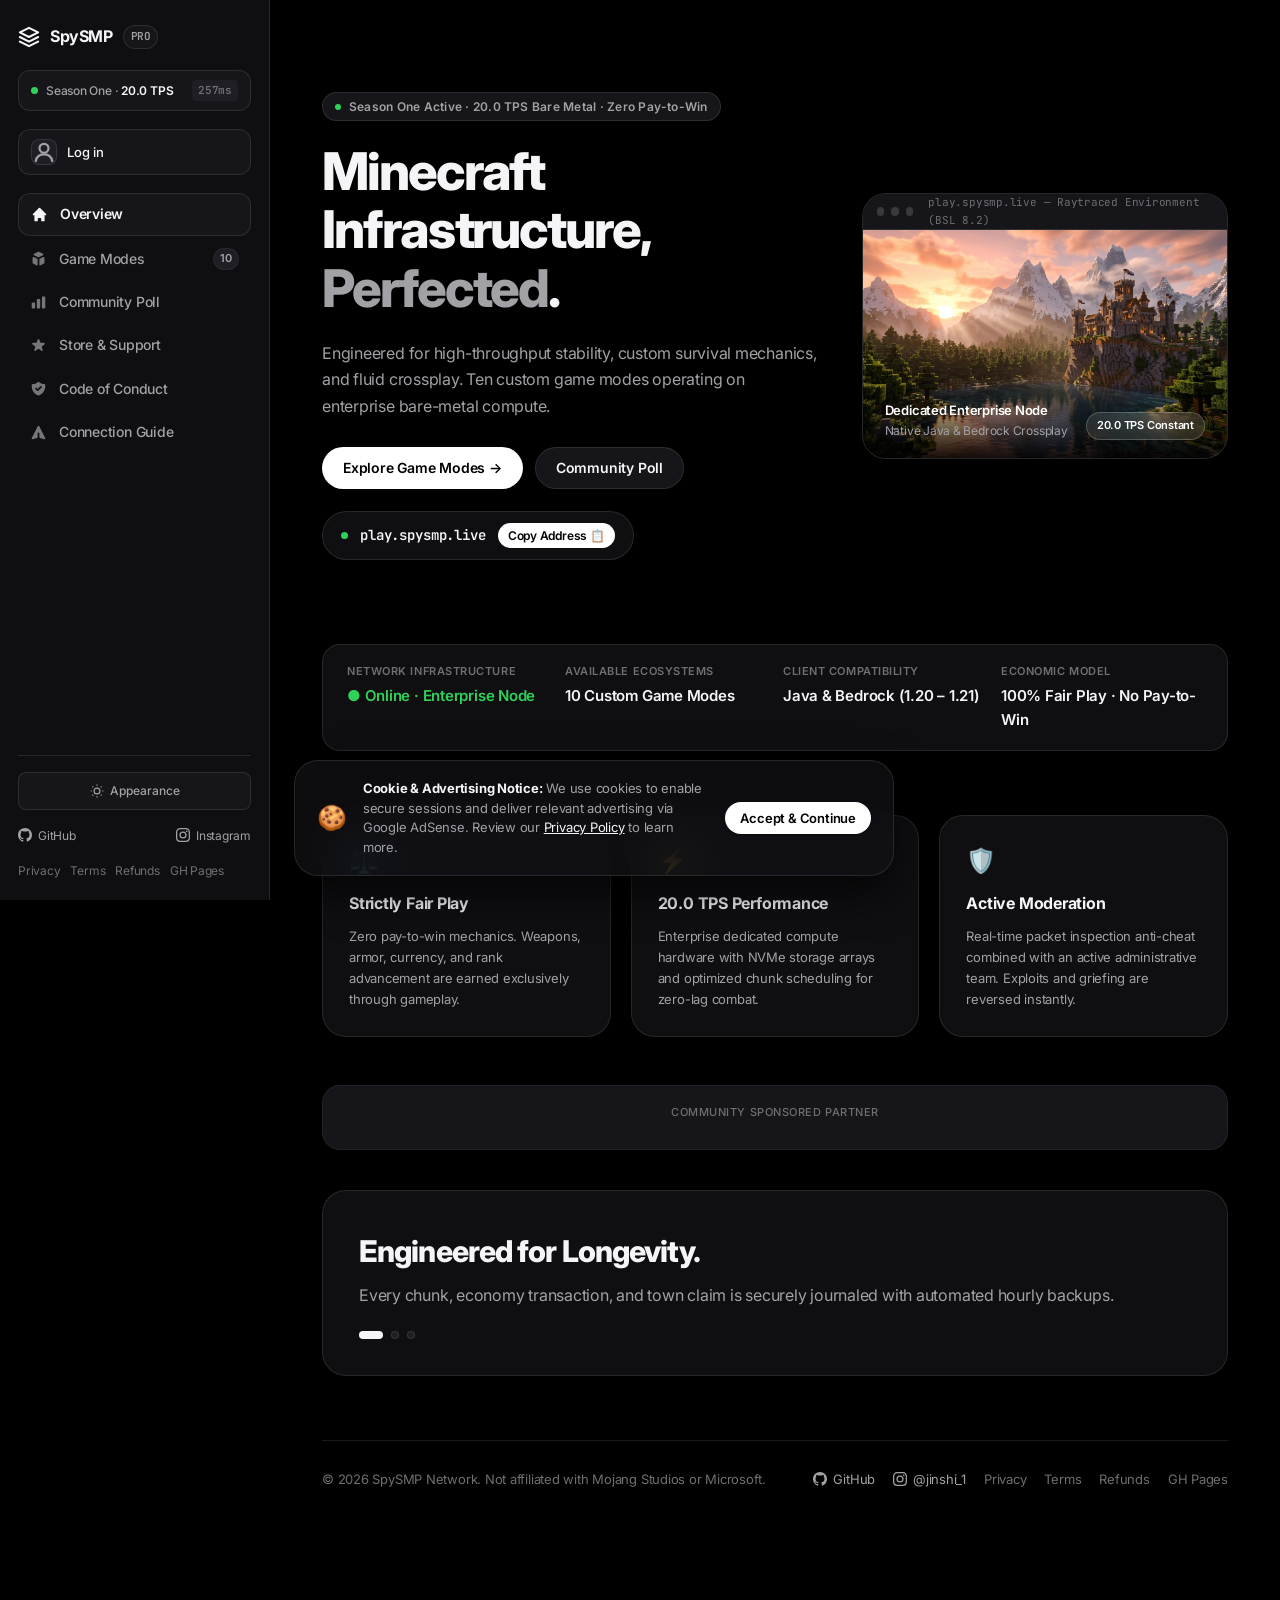
==== index.html @ 290c9017 "feat: Apple-grade monochrome redesign, profile manager, and documentation" ====
<!DOCTYPE html>
<html lang="en" data-theme="dark">
<head>
<meta charset="utf-8">
<meta name="viewport" content="width=device-width,initial-scale=1,viewport-fit=cover">
<meta name="google-adsense-account" content="ca-pub-9564500160410971">
<script async src="https://pagead2.googlesyndication.com/pagead/js/adsbygoogle.js?client=ca-pub-9564500160410971" crossorigin="anonymous"></script>
<meta name="description" content="SpySMP Network — Apple-Grade Enterprise Minecraft Infrastructure. 10 Custom Game Modes, Raytraced Shaders, 20.0 TPS Dedicated Compute, Zero Pay-to-Win. Connect at play.spysmp.live">
<meta name="theme-color" content="#000000">
<meta name="robots" content="index,follow">
<link rel="canonical" href="https://spysmp.live/">
<meta property="og:title" content="SpySMP Network — Enterprise Minecraft Infrastructure">
<meta property="og:description" content="10 Custom Game Modes, Raytraced Shaders, 20.0 TPS Dedicated Compute, Zero Pay-to-Win. Connect at play.spysmp.live">
<meta property="og:url" content="https://spysmp.live/">
<meta property="og:type" content="website">
<meta property="og:image" content="https://spysmp.live/assets/img/hero.jpg">
<meta name="twitter:card" content="summary_large_image">
<meta name="twitter:title" content="SpySMP Network — Flagship Infrastructure">
<meta name="twitter:description" content="10 Custom Game Modes, 20.0 TPS Dedicated Compute, Zero Pay-to-Win. Connect at play.spysmp.live">
<title>SpySMP Network — Enterprise Minecraft Infrastructure &amp; SMP</title>
<link rel="icon" href="assets/favicon.svg" type="image/svg+xml">
<link rel="preconnect" href="https://fonts.googleapis.com">
<link rel="preconnect" href="https://fonts.gstatic.com" crossorigin>
<link href="https://fonts.googleapis.com/css2?family=Inter:wght@400;500;600;700;800&family=JetBrains+Mono:wght@500;600;700&display=swap" rel="stylesheet">
<link rel="stylesheet" href="assets/style.css?v=11">
</head>
<body>

<!-- ═══ SIDEBAR NAVIGATION (Desktop & Drawer) ═══ -->
<aside class="sidebar" id="sidebar">
  <div class="sb-top">
    <a href="#home" class="sb-logo" onclick="closeSidebar()">
      <svg width="22" height="22" viewBox="0 0 24 24" fill="none" stroke="currentColor" stroke-width="2.2" stroke-linecap="round" stroke-linejoin="round" aria-hidden="true">
        <polygon points="12 2 2 7 12 12 22 7 12 2"></polygon>
        <polyline points="2 17 12 22 22 17"></polyline>
        <polyline points="2 12 12 17 22 12"></polyline>
      </svg>
      <span>SpySMP</span>
      <span class="sb-logo-badge">PRO</span>
    </a>
    <button class="sb-x" id="sb-close" aria-label="Close menu">✕</button>
  </div>

  <!-- Live Status & Latency Ping Monitor -->
  <div class="sb-status">
    <div class="sb-status-left">
      <span class="pulse-dot"></span>
      <span class="sb-status-txt">Season One · <b>20.0 TPS</b></span>
    </div>
    <span class="ping-tag" id="pingTag">measuring…</span>
  </div>

  <div class="sb-acct-wrap">
    <button class="sb-acct-btn" id="acctBtn" aria-label="Account" aria-haspopup="dialog">
      <span id="acctAvatarWrap" class="acct-avatar-wrap">
        <svg viewBox="0 0 16 16" fill="none" stroke="currentColor" stroke-width="1.5"><circle cx="8" cy="5.5" r="3"/><path d="M2.5 14c.5-3 2.7-4.5 5.5-4.5s5 1.5 5.5 4.5" stroke-linecap="round"/></svg>
      </span>
      <span id="acctLabel">Log in</span>
    </button>
  </div>

  <nav class="sb-nav" id="sb-nav">
    <a href="#home" class="sb-link active" data-page="home" onclick="closeSidebar()">
      <svg viewBox="0 0 20 20" fill="currentColor"><path d="M10.707 2.293a1 1 0 00-1.414 0l-7 7a1 1 0 001.414 1.414L4 10.414V17a1 1 0 001 1h2a1 1 0 001-1v-2a1 1 0 011-1h2a1 1 0 011 1v2a1 1 0 001 1h2a1 1 0 001-1v-6.586l.293.293a1 1 0 001.414-1.414l-7-7z"/></svg>
      <span>Overview</span>
    </a>
    <a href="#modes" class="sb-link" data-page="modes" onclick="closeSidebar()">
      <svg viewBox="0 0 20 20" fill="currentColor"><path d="M11 17a1 1 0 001.447.894l4-2A1 1 0 0017 15V9.236a1 1 0 00-1.447-.894l-4 2a1 1 0 00-.553.894V17zM15.211 6.276a1 1 0 000-1.788l-4.764-2.382a1 1 0 00-.894 0L4.789 4.488a1 1 0 000 1.788l4.764 2.382a1 1 0 00.894 0l4.764-2.382zM4.447 8.342A1 1 0 003 9.236V15a1 1 0 00.553.894l4 2A1 1 0 009 17v-5.764a1 1 0 00-.553-.894l-4-2z"/></svg>
      <span>Game Modes</span>
      <span class="sb-badge">10</span>
    </a>
    <a href="#vote" class="sb-link" data-page="vote" onclick="closeSidebar()">
      <svg viewBox="0 0 20 20" fill="currentColor"><path d="M2 11a1 1 0 011-1h2a1 1 0 011 1v5a1 1 0 01-1 1H3a1 1 0 01-1-1v-5zM8 7a1 1 0 011-1h2a1 1 0 011 1v9a1 1 0 01-1 1H9a1 1 0 01-1-1V7zM14 4a1 1 0 011-1h2a1 1 0 011 1v12a1 1 0 01-1 1h-2a1 1 0 01-1-1V4z"/></svg>
      <span>Community Poll</span>
      <span class="sb-badge" id="voteCount" style="display:none">0</span>
    </a>
    <a href="#ranks" class="sb-link" data-page="ranks" onclick="closeSidebar()">
      <svg viewBox="0 0 20 20" fill="currentColor"><path d="M9.049 2.927c.3-.921 1.603-.921 1.902 0l1.07 3.292a1 1 0 00.95.69h3.462c.969 0 1.371 1.24.588 1.81l-2.8 2.034a1 1 0 00-.364 1.118l1.07 3.292c.3.921-.755 1.688-1.54 1.118l-2.8-2.034a1 1 0 00-1.175 0l-2.8 2.034c-.784.57-1.838-.197-1.539-1.118l1.07-3.292a1 1 0 00-.364-1.118L2.98 8.72c-.783-.57-.38-1.81.588-1.81h3.461a1 1 0 00.951-.69l1.07-3.292z"/></svg>
      <span>Store &amp; Support</span>
    </a>
    <a href="#rules" class="sb-link" data-page="rules" onclick="closeSidebar()">
      <svg viewBox="0 0 20 20" fill="currentColor"><path fill-rule="evenodd" d="M2.166 4.999A11.954 11.954 0 0010 1.944 11.954 11.954 0 0017.834 5c.11.65.166 1.32.166 2.001 0 5.225-3.34 9.67-8 11.317C5.34 16.67 2 12.225 2 7c0-.682.057-1.35.166-2.001zm11.541 3.708a1 1 0 00-1.414-1.414L9 10.586 7.707 9.293a1 1 0 00-1.414 1.414l2 2a1 1 0 001.414 0l4-4z" clip-rule="evenodd"/></svg>
      <span>Code of Conduct</span>
    </a>
    <a href="#join" class="sb-link" data-page="join" onclick="closeSidebar()">
      <svg viewBox="0 0 20 20" fill="currentColor"><path d="M10.894 2.553a1 1 0 00-1.788 0l-7 14a1 1 0 001.169 1.409l5-1.429A1 1 0 009 15.571V11a1 1 0 112 0v4.571a1 1 0 00.725.962l5 1.428a1 1 0 001.17-1.408l-7-14z"/></svg>
      <span>Connection Guide</span>
    </a>
  </nav>

  <div class="sb-footer">
    <div class="sb-controls">
      <button class="sb-ctrl-btn" id="themeToggleBtn" aria-label="Toggle Theme">
        <svg width="14" height="14" viewBox="0 0 24 24" fill="none" stroke="currentColor" stroke-width="2"><circle cx="12" cy="12" r="5"></circle><line x1="12" y1="1" x2="12" y2="3"></line><line x1="12" y1="21" x2="12" y2="23"></line><line x1="4.22" y1="4.22" x2="5.64" y2="5.64"></line><line x1="18.36" y1="18.36" x2="19.78" y2="19.78"></line><line x1="1" y1="12" x2="3" y2="12"></line><line x1="21" y1="12" x2="23" y2="12"></line><line x1="4.22" y1="19.78" x2="5.64" y2="18.36"></line><line x1="18.36" y1="5.64" x2="19.78" y2="4.22"></line></svg>
        <span>Appearance</span>
      </button>
    </div>

    <div class="sb-social-links">
      <a href="https://github.com/anusreekr5081-cyber/spysmp" target="_blank" rel="noopener noreferrer" class="sb-social">
        <svg viewBox="0 0 24 24" fill="currentColor"><path d="M12 0C5.37 0 0 5.37 0 12c0 5.31 3.435 9.795 8.205 11.385.6.105.825-.255.825-.57 0-.285-.015-1.23-.015-2.235-3.015.555-3.795-.735-4.035-1.41-.135-.345-.72-1.41-1.23-1.695-.42-.225-1.02-.78-.015-.795.945-.015 1.62.87 1.845 1.23 1.08 1.815 2.805 1.305 3.495.99.105-.78.42-1.305.765-1.605-2.67-.3-5.46-1.335-5.46-5.925 0-1.305.465-2.385 1.23-3.225-.12-.3-.54-1.53.12-3.18 0 0 1.005-.315 3.3 1.23.96-.27 1.98-.405 3-.405s2.04.135 3 .405c2.295-1.56 3.3-1.23 3.3-1.23.66 1.65.24 2.88.12 3.18.765.84 1.23 1.905 1.23 3.225 0 4.605-2.805 5.625-5.475 5.925.435.375.81 1.095.81 2.22 0 1.605-.015 2.895-.015 3.3 0 .315.225.69.825.57A12.02 12.02 0 0024 12c0-6.63-5.37-12-12-12z"/></svg>
        <span>GitHub</span>
      </a>
      <a href="https://www.instagram.com/jinshi_1" target="_blank" rel="noopener noreferrer" class="sb-social">
        <svg viewBox="0 0 24 24" fill="currentColor"><path d="M12 2.163c3.204 0 3.584.012 4.85.07 3.252.148 4.771 1.691 4.919 4.919.058 1.265.069 1.645.069 4.849 0 3.205-.012 3.584-.069 4.849-.149 3.225-1.664 4.771-4.919 4.919-1.266.058-1.644.07-4.85.07-3.204 0-3.584-.012-4.849-.07-3.26-.149-4.771-1.699-4.919-4.92-.058-1.265-.07-1.644-.07-4.849 0-3.204.013-3.583.07-4.849.149-3.227 1.664-4.771 4.919-4.919 1.266-.057 1.645-.069 4.849-.069zM12 0C8.741 0 8.333.014 7.053.072 2.695.272.273 2.69.073 7.052.014 8.333 0 8.741 0 12c0 3.259.014 3.668.072 4.948.2 4.358 2.618 6.78 6.98 6.98C8.333 23.986 8.741 24 12 24c3.259 0 3.668-.014 4.948-.072 4.354-.2 6.782-2.618 6.979-6.98.059-1.28.073-1.689.073-4.948 0-3.259-.014-3.667-.072-4.947-.196-4.354-2.617-6.78-6.979-6.98C15.668.014 15.259 0 12 0zm0 5.838a6.162 6.162 0 100 12.324 6.162 6.162 0 000-12.324zM12 16a4 4 0 110-8 4 4 0 010 8zm6.406-11.845a1.44 1.44 0 100 2.881 1.44 1.44 0 000-2.881z"/></svg>
        <span>Instagram</span>
      </a>
    </div>

    <div class="sb-policies">
      <a href="privacy.html" class="sb-pol">Privacy</a>
      <a href="terms.html" class="sb-pol">Terms</a>
      <a href="refund.html" class="sb-pol">Refunds</a>
      <a href="https://anusreekr5081-cyber.github.io/spysmp/" target="_blank" rel="noopener" class="sb-pol">GH Pages</a>
    </div>
  </div>
</aside>

<!-- Mobile Navigation Drawer Overlay -->
<div class="sb-overlay" id="sb-overlay"></div>

<!-- ═══ TOPBAR (Mobile) ═══ -->
<header class="topbar">
  <button class="tb-menu" id="sb-toggle" aria-label="Open menu">
    <svg width="20" height="20" viewBox="0 0 20 20" fill="currentColor"><path fill-rule="evenodd" d="M3 5a1 1 0 011-1h12a1 1 0 110 2H4a1 1 0 01-1-1zM3 10a1 1 0 011-1h12a1 1 0 110 2H4a1 1 0 01-1-1zM3 15a1 1 0 011-1h12a1 1 0 110 2H4a1 1 0 01-1-1z" clip-rule="evenodd"/></svg>
  </button>
  <a href="#home" class="tb-logo">SPYSMP</a>
  <div class="tb-right">
    <button class="tb-acct" id="tbAcctBtn" aria-label="Account">
      <span id="tbAcctAvatarWrap" class="tb-avatar-wrap">
        <svg width="14" height="14" viewBox="0 0 16 16" fill="none" stroke="currentColor" stroke-width="1.5"><circle cx="8" cy="5.5" r="3"/><path d="M2.5 14c.5-3 2.7-4.5 5.5-4.5s5 1.5 5.5 4.5" stroke-linecap="round"/></svg>
      </span>
      <span id="tbAcctLabel">Log in</span>
    </button>
    <button class="tb-tg" id="tg" aria-label="Toggle appearance">
      <svg width="16" height="16" viewBox="0 0 24 24" fill="none" stroke="currentColor" stroke-width="2"><circle cx="12" cy="12" r="5"/><path d="M12 1v2M12 21v2M4.22 4.22l1.42 1.42M18.36 18.36l1.42 1.42M1 12h2M21 12h2M4.22 19.78l1.42-1.42M18.36 5.64l1.42-1.42"/></svg>
    </button>
  </div>
</header>

<!-- ═══ MAIN CONTENT ═══ -->
<main class="main">

  <!-- ── 1. OVERVIEW (HOME) ── -->
  <section class="page" id="home">
    <div class="hero">
      <div class="hero-content">
        <div class="hero-eyebrow">
          <span class="dot"></span>
          <span>Season One Active · 20.0 TPS Bare Metal · Zero Pay-to-Win</span>
        </div>
        <h1 class="hero-title">
          Minecraft Infrastructure, <span>Perfected</span>.
        </h1>
        <p class="hero-desc">
          Engineered for high-throughput stability, custom survival mechanics, and fluid crossplay. Ten custom game modes operating on enterprise bare-metal compute.
        </p>
        <div class="hero-cta">
          <a href="#modes" class="btn btn-primary">Explore Game Modes →</a>
          <a href="#vote" class="btn btn-ghost">Community Poll</a>
        </div>
        <div class="hero-ip-badge" id="quickCopyBtn" title="Click to copy server endpoint">
          <span class="pulse-dot"></span>
          <span class="ip-text">play.spysmp.live</span>
          <span class="copy-indicator">Copy Address 📋</span>
        </div>
      </div>

      <div class="hero-vis">
        <div class="hero-frame-header">
          <span class="hero-frame-dot"></span>
          <span class="hero-frame-dot"></span>
          <span class="hero-frame-dot"></span>
          <span class="hero-frame-title">play.spysmp.live — Raytraced Environment (BSL 8.2)</span>
        </div>
        <img src="assets/img/hero.jpg" alt="Cinematic Minecraft world with BSL shaders at golden hour" class="hero-vis-img" loading="eager">
        <div class="hero-vis-overlay">
          <div>
            <div class="hero-vis-label">Dedicated Enterprise Node</div>
            <div class="hero-vis-sub">Native Java &amp; Bedrock Crossplay</div>
          </div>
          <span class="hero-vis-pill">20.0 TPS Constant</span>
        </div>
      </div>
    </div>

    <!-- Live Telemetry Stats Bar -->
    <div class="stats-bar">
      <div class="stat">
        <span>Network Infrastructure</span>
        <b style="color:var(--emerald);">● Online · Enterprise Node</b>
      </div>
      <div class="stat">
        <span>Available Ecosystems</span>
        <b>10 Custom Game Modes</b>
      </div>
      <div class="stat">
        <span>Client Compatibility</span>
        <b>Java &amp; Bedrock (1.20 – 1.21)</b>
      </div>
      <div class="stat">
        <span>Economic Model</span>
        <b>100% Fair Play · No Pay-to-Win</b>
      </div>
    </div>

    <!-- Core Features -->
    <div class="features">
      <div class="feat-card">
        <div class="feat-icon">⚖️</div>
        <h3>Strictly Fair Play</h3>
        <p>Zero pay-to-win mechanics. Weapons, armor, currency, and rank advancement are earned exclusively through gameplay.</p>
      </div>
      <div class="feat-card">
        <div class="feat-icon">⚡</div>
        <h3>20.0 TPS Performance</h3>
        <p>Enterprise dedicated compute hardware with NVMe storage arrays and optimized chunk scheduling for zero-lag combat.</p>
      </div>
      <div class="feat-card">
        <div class="feat-icon">🛡️</div>
        <h3>Active Moderation</h3>
        <p>Real-time packet inspection anti-cheat combined with an active administrative team. Exploits and griefing are reversed instantly.</p>
      </div>
    </div>

    <!-- Ad Slot 1 -->
    <div class="ad-slot">
      <p class="ad-label">Community Sponsored Partner</p>
      <ins class="adsbygoogle" style="display:block" data-ad-client="ca-pub-9564500160410971" data-ad-format="auto" data-full-width-responsive="true"></ins>
      <script>(adsbygoogle = window.adsbygoogle || []).push({});</script>
    </div>

    <!-- Network Philosophy -->
    <div class="story" id="story">
      <div class="story-pin">
        <div class="story-w on">
          <h2>Engineered for Longevity.</h2>
          <p>Every chunk, economy transaction, and town claim is securely journaled with automated hourly backups.</p>
        </div>
        <div class="story-w">
          <h2>Seamless Crossplay.</h2>
          <p>Connect natively from PC Java Edition or Bedrock Edition on mobile and consoles without missing a beat.</p>
        </div>
        <div class="story-w">
          <h2>Community Owned.</h2>
          <p>Our roadmap is directly decided by registered player votes. Shape Season One right from your account.</p>
        </div>
        <div class="story-dots">
          <i class="story-dot on"></i>
          <i class="story-dot"></i>
          <i class="story-dot"></i>
        </div>
      </div>
    </div>

    <footer class="site-footer">
      <div class="footer-inner">
        <div class="footer-left">© 2026 SpySMP Network. Not affiliated with Mojang Studios or Microsoft.</div>
        <div class="footer-right">
          <a href="https://github.com/anusreekr5081-cyber/spysmp" target="_blank" rel="noopener noreferrer" class="foot-gh">
            <svg viewBox="0 0 24 24" fill="currentColor" width="14" height="14"><path d="M12 0C5.37 0 0 5.37 0 12c0 5.31 3.435 9.795 8.205 11.385.6.105.825-.255.825-.57 0-.285-.015-1.23-.015-2.235-3.015.555-3.795-.735-4.035-1.41-.135-.345-.72-1.41-1.23-1.695-.42-.225-1.02-.78-.015-.795.945-.015 1.62.87 1.845 1.23 1.08 1.815 2.805 1.305 3.495.99.105-.78.42-1.305.765-1.605-2.67-.3-5.46-1.335-5.46-5.925 0-1.305.465-2.385 1.23-3.225-.12-.3-.54-1.53.12-3.18 0 0 1.005-.315 3.3 1.23.96-.27 1.98-.405 3-.405s2.04.135 3 .405c2.295-1.56 3.3-1.23 3.3-1.23.66 1.65.24 2.88.12 3.18.765.84 1.23 1.905 1.23 3.225 0 4.605-2.805 5.625-5.475 5.925.435.375.81 1.095.81 2.22 0 1.605-.015 2.895-.015 3.3 0 .315.225.69.825.57A12.02 12.02 0 0024 12c0-6.63-5.37-12-12-12z"/></svg>
            <span>GitHub</span>
          </a>
          <a href="https://www.instagram.com/jinshi_1" target="_blank" rel="noopener noreferrer" class="foot-ig">
            <svg viewBox="0 0 24 24" fill="currentColor" width="14" height="14"><path d="M12 2.163c3.204 0 3.584.012 4.85.07 3.252.148 4.771 1.691 4.919 4.919.058 1.265.069 1.645.069 4.849 0 3.205-.012 3.584-.069 4.849-.149 3.225-1.664 4.771-4.919 4.919-1.266.058-1.644.07-4.85.07-3.204 0-3.584-.012-4.849-.07-3.26-.149-4.771-1.699-4.919-4.92-.058-1.265-.07-1.644-.07-4.849 0-3.204.013-3.583.07-4.849.149-3.227 1.664-4.771 4.919-4.919 1.266-.057 1.645-.069 4.849-.069zM12 0C8.741 0 8.333.014 7.053.072 2.695.272.273 2.69.073 7.052.014 8.333 0 8.741 0 12c0 3.259.014 3.668.072 4.948.2 4.358 2.618 6.78 6.98 6.98C8.333 23.986 8.741 24 12 24c3.259 0 3.668-.014 4.948-.072 4.354-.2 6.782-2.618 6.979-6.98.059-1.28.073-1.689.073-4.948 0-3.259-.014-3.667-.072-4.947-.196-4.354-2.617-6.78-6.979-6.98C15.668.014 15.259 0 12 0zm0 5.838a6.162 6.162 0 100 12.324 6.162 6.162 0 000-12.324zM12 16a4 4 0 110-8 4 4 0 010 8zm6.406-11.845a1.44 1.44 0 100 2.881 1.44 1.44 0 000-2.881z"/></svg>
            <span>@jinshi_1</span>
          </a>
          <a href="privacy.html" class="footer-link">Privacy</a>
          <a href="terms.html" class="footer-link">Terms</a>
          <a href="refund.html" class="footer-link">Refunds</a>
          <a href="https://anusreekr5081-cyber.github.io/spysmp/" target="_blank" rel="noopener" class="footer-link">GH Pages</a>
        </div>
      </div>
    </footer>
  </section>

  <!-- ── 2. GAME MODES (WITH SEARCH) ── -->
  <section class="page" id="modes" style="display:none;">
    <div class="sec-hdr">
      <div class="eyebrow">Server Ecosystems</div>
      <h2>Engineered for Every Playstyle.</h2>
      <p>High-fidelity shader photography captured directly inside our operational server worlds. Search or filter by playstyle below.</p>
    </div>

    <!-- Controls Row: Filter + Search -->
    <div class="modes-controls-row">
      <div class="filter-bar">
        <button class="filter-btn active" data-filter="all">All Modes</button>
        <button class="filter-btn" data-filter="survival">Survival</button>
        <button class="filter-btn" data-filter="pvp">Combat &amp; PvP</button>
        <button class="filter-btn" data-filter="economy">Economy</button>
        <button class="filter-btn" data-filter="minigames">Minigames</button>
      </div>
      <div class="mode-search-wrap">
        <svg class="mode-search-icon" viewBox="0 0 20 20" fill="currentColor"><path fill-rule="evenodd" d="M8 4a4 4 0 100 8 4 4 0 000-8zM2 8a6 6 0 1110.89 3.476l4.817 4.817a1 1 0 01-1.414 1.414l-4.816-4.816A6 6 0 012 8z" clip-rule="evenodd"/></svg>
        <input type="text" class="mode-search-input" id="modeSearchInput" placeholder="Filter by keyword (e.g. pvp, island)..." aria-label="Search game modes">
      </div>
    </div>

    <div class="modes-grid">
      <!-- 1. Survival SMP (Featured) -->
      <div class="mc-card featured" data-category="survival">
        <div class="mc-img-wrap"><img src="assets/img/mode_survival.jpg" alt="Survival SMP shaders lake and cabin" loading="lazy"></div>
        <div class="mc-body">
          <div class="mc-tag-row">
            <span class="mc-tag">#1 · Primary Ecosystem</span>
            <span style="font-size:18px;">🌍</span>
          </div>
          <h3>Survival SMP</h3>
          <p>Our flagship experience. Land claiming, player-run shops, custom fishing, dynamic seasons, and a community built to last for years.</p>
          <div class="mc-pills">
            <span class="pill">PvE &amp; Social</span><span class="pill">Town Claims</span><span class="pill">Custom Enchants</span><span class="pill">No Grief</span>
          </div>
        </div>
      </div>

      <!-- 2. Factions -->
      <div class="mc-card" data-category="pvp">
        <div class="mc-img-wrap"><img src="assets/img/mode_factions.jpg" alt="Factions stone fortress castle under siege" loading="lazy"></div>
        <div class="mc-body">
          <div class="mc-tag-row"><span class="mc-tag">#2 · Warzone</span><span>⚔️</span></div>
          <h3>Factions</h3>
          <p>Form clans, build obsidian fortresses, raid enemies with cannon mechanics, and dominate the seasonal leaderboards.</p>
          <div class="mc-pills"><span class="pill">Full PvP</span><span class="pill">Raiding</span><span class="pill">Power Economy</span></div>
        </div>
      </div>

      <!-- 3. Skyblock -->
      <div class="mc-card" data-category="survival">
        <div class="mc-img-wrap"><img src="assets/img/mode_skyblock.jpg" alt="Skyblock floating island in the clouds" loading="lazy"></div>
        <div class="mc-body">
          <div class="mc-tag-row"><span class="mc-tag">#3 · Progression</span><span>☁️</span></div>
          <h3>Skyblock</h3>
          <p>Spawn on a minimalist floating island. Master resource automation, upgrade island minions, and build an empire in the sky.</p>
          <div class="mc-pills"><span class="pill">Islands</span><span class="pill">Automation</span><span class="pill">Minions</span></div>
        </div>
      </div>

      <!-- 4. Prison -->
      <div class="mc-card" data-category="economy">
        <div class="mc-img-wrap"><img src="assets/img/mode_prison.jpg" alt="Prison deep underground crystal mine" loading="lazy"></div>
        <div class="mc-body">
          <div class="mc-tag-row"><span class="mc-tag">#4 · Classic</span><span>⛏️</span></div>
          <h3>OP Prison</h3>
          <p>Mine through ranks A to Z. Unlock custom pickaxe enchants, open lucky blocks, run plots, and achieve freedom into the outer world.</p>
          <div class="mc-pills"><span class="pill">Auto-Sell</span><span class="pill">Custom Enchants</span><span class="pill">Prestige</span></div>
        </div>
      </div>

      <!-- 5. Parkour -->
      <div class="mc-card" data-category="minigames">
        <div class="mc-img-wrap"><img src="assets/img/mode_parkour.jpg" alt="High altitude parkour platforms in sunset clouds" loading="lazy"></div>
        <div class="mc-body">
          <div class="mc-tag-row"><span class="mc-tag">#5 · Precision</span><span>🏃</span></div>
          <h3>Parkour Speedway</h3>
          <p>50+ hand-crafted courses ranging from beginner sprints to heart-pounding precision neo-jumps with millisecond time trackers.</p>
          <div class="mc-pills"><span class="pill">Leaderboards</span><span class="pill">Checkpoints</span><span class="pill">Speedrun</span></div>
        </div>
      </div>

      <!-- 6. Kit PvP -->
      <div class="mc-card" data-category="pvp">
        <div class="mc-img-wrap"><img src="assets/img/mode_pvp.jpg" alt="Gladiator PvP colosseum arena with beacon beam" loading="lazy"></div>
        <div class="mc-body">
          <div class="mc-tag-row"><span class="mc-tag">#6 · Pure Combat</span><span>🗡️</span></div>
          <h3>Kit PvP</h3>
          <p>Drop straight into the colosseum. Choose custom kits, streak kills, unlock legendary swords, and duel in 1v1 ranked matches.</p>
          <div class="mc-pills"><span class="pill">Elo Ranked</span><span class="pill">Killstreaks</span><span class="pill">Instant Action</span></div>
        </div>
      </div>

      <!-- 7. BedWars -->
      <div class="mc-card" data-category="minigames">
        <div class="mc-img-wrap"><img src="assets/img/mode_bedwars.jpg" alt="BedWars floating island base and wool bridge" loading="lazy"></div>
        <div class="mc-body">
          <div class="mc-tag-row"><span class="mc-tag">#7 · Strategy</span><span>🛏️</span></div>
          <h3>BedWars</h3>
          <p>Defend your team's bed, bridge to generator islands for diamonds and emeralds, and eliminate opposing squads before they respawn.</p>
          <div class="mc-pills"><span class="pill">Solo &amp; Squads</span><span class="pill">Kill Cosmetics</span></div>
        </div>
      </div>

      <!-- 8. Creative -->
      <div class="mc-card" data-category="economy">
        <div class="mc-img-wrap"><img src="assets/img/mode_creative.jpg" alt="Colossal creative gothic fantasy cathedral mega build" loading="lazy"></div>
        <div class="mc-body">
          <div class="mc-tag-row"><span class="mc-tag">#8 · Architecture</span><span>🎨</span></div>
          <h3>Creative Plots</h3>
          <p>Massive 128x128 plots with full WorldEdit and VoxelSniper access. Weekly builder competitions with community awards.</p>
          <div class="mc-pills"><span class="pill">WorldEdit</span><span class="pill">Builder Ranks</span><span class="pill">Plot Merging</span></div>
        </div>
      </div>

      <!-- 9. UHC -->
      <div class="mc-card" data-category="pvp">
        <div class="mc-img-wrap"><img src="assets/img/mode_uhc.jpg" alt="Dark oak forest with blood red moon survival" loading="lazy"></div>
        <div class="mc-body">
          <div class="mc-tag-row"><span class="mc-tag">#9 · Hardcore</span><span>💀</span></div>
          <h3>Ultra Hardcore (UHC)</h3>
          <p>No natural health regeneration. Golden apples and potions only. High stakes survival tournament where only one team escapes.</p>
          <div class="mc-pills"><span class="pill">Permadeath</span><span class="pill">Shrinking Border</span><span class="pill">High Stakes</span></div>
        </div>
      </div>

      <!-- 10. Earth SMP -->
      <div class="mc-card" data-category="survival">
        <div class="mc-img-wrap"><img src="assets/img/mode_earth.jpg" alt="Voxel Earth globe floating in starry cosmos" loading="lazy"></div>
        <div class="mc-body">
          <div class="mc-tag-row"><span class="mc-tag">#10 · Geo-Politics</span><span>🌐</span></div>
          <h3>Earth SMP</h3>
          <p>A true-to-life 1:1500 scale voxel recreation of Earth. Found historic nations, form international treaties, trade, and forge history.</p>
          <div class="mc-pills"><span class="pill">World Map</span><span class="pill">Nation Wars</span><span class="pill">Diplomacy</span></div>
        </div>
      </div>
    </div>

    <footer class="site-footer">
      <div class="footer-inner">
        <div class="footer-left">© 2026 SpySMP Network.</div>
        <div class="footer-right">
          <a href="privacy.html" class="footer-link">Privacy</a>
          <a href="terms.html" class="footer-link">Terms</a>
        </div>
      </div>
    </footer>
  </section>

  <!-- ── 3. COMMUNITY POLL (VOTE) ── -->
  <section class="page" id="vote" style="display:none;">
    <div class="sec-hdr">
      <div class="eyebrow">Democratic Governance</div>
      <h2>Shape Season One Development.</h2>
      <p>Direct community democracy. One vote per registered account. You can update your choice at any point.</p>
    </div>

    <div class="vote-wrap">
      <div class="vote-card">
        <p class="vote-q">Should SpySMP expand with dedicated Bedrock crossplay realms now?</p>
        <div class="vote-acts">
          <button class="vote-btn yes" data-choice="yes" aria-pressed="false">
            <span class="vb-ico">✓</span>
            <b>Yes</b>
            <small>Deploy realms now</small>
          </button>
          <button class="vote-btn no" data-choice="no" aria-pressed="false">
            <span class="vb-ico">✕</span>
            <b>No</b>
            <small>Focus on core modes</small>
          </button>
        </div>
        <p class="vote-note" id="voteNote">Sign in to cast your verified vote.</p>
        <div class="vote-res" id="voteResults">
          <div class="vr-row">
            <div class="vr-top"><span>Yes</span><b id="voteYes">0%</b></div>
            <div class="vbar"><i id="barYes"></i></div>
            <small id="voteYesN">0 votes</small>
          </div>
          <div class="vr-row">
            <div class="vr-top"><span>No</span><b id="voteNo">0%</b></div>
            <div class="vbar no"><i id="barNo"></i></div>
            <small id="voteNoN">0 votes</small>
          </div>
          <p class="vote-total" id="voteTotal">0 votes cast · 0 members</p>
        </div>
      </div>
      <p class="vote-fine">Poll results directly inform developer sprint priorities and server budget allocation.</p>
    </div>

    <footer class="site-footer">
      <div class="footer-inner">
        <div class="footer-left">© 2026 SpySMP Network.</div>
        <div class="footer-right">
          <a href="privacy.html" class="footer-link">Privacy</a>
          <a href="terms.html" class="footer-link">Terms</a>
        </div>
      </div>
    </footer>
  </section>

  <!-- ── 4. STORE & SUPPORT (RANKS) ── -->
  <section class="page" id="ranks" style="display:none;">
    <div class="sec-hdr">
      <div class="eyebrow">Project Sustainability</div>
      <h2>Support the Infrastructure.<br>Exclusively Cosmetic.</h2>
      <p>100% of rank contributions fund enterprise server compute, DDoS mitigation, and hardware upgrades. Never pay-to-win.</p>
    </div>

    <div class="ranks-wrap">
      <div class="ranks-grid">
        <div class="rank-card">
          <div class="rank-tier">Tier I</div>
          <h3>Supporter</h3>
          <p>For players who want to support network hosting and stand out in community chat.</p>
          <ul class="rank-perks">
            <li>[Supporter] Prefix &amp; custom chat formatting</li>
            <li>5 Additional /sethome slots</li>
            <li>Supporter Discord role &amp; lounge</li>
            <li>Cosmetic /sit and /hat access</li>
          </ul>
          <div class="rank-price">
            <span>Billing Tier</span>
            <b>Tier 1</b>
          </div>
        </div>

        <div class="rank-card feat">
          <div class="rank-tier">Tier II · Most Popular</div>
          <h3>Elite</h3>
          <p>Extended cosmetic particles, priority queue allocation, and extra storage convenience.</p>
          <ul class="rank-perks">
            <li>[Elite] Prefix &amp; distinctive badge</li>
            <li>10 Additional /sethome slots</li>
            <li>Cosmetic particle trails &amp; kill effects</li>
            <li>Priority server slot reservation</li>
          </ul>
          <div class="rank-price">
            <span>Billing Tier</span>
            <b>Tier 2</b>
          </div>
        </div>

        <div class="rank-card">
          <div class="rank-tier">Tier III · Prestige</div>
          <h3>Legend</h3>
          <p>The ultimate collector tier. Custom tag, early preview test access, and vanity perks.</p>
          <ul class="rank-perks">
            <li>[Legend] Animated chat prefix</li>
            <li>Unlimited /sethome &amp; 3 virtual vaults</li>
            <li>Custom nickname capability (/nick)</li>
            <li>Early preview test access to updates</li>
          </ul>
          <div class="rank-price">
            <span>Billing Tier</span>
            <b>Tier 3</b>
          </div>
        </div>
      </div>

      <!-- Feature Comparison Table -->
      <div style="overflow-x:auto;border-radius:var(--r-xl);background:var(--surface);border:1px solid var(--border);">
        <table style="width:100%;border-collapse:collapse;min-width:540px;font-size:14px;">
          <thead>
            <tr style="border-bottom:1px solid var(--border);background:var(--surface-raised);">
              <th style="padding:16px 20px;text-align:left;font-weight:600;color:var(--text);">Perk Matrix</th>
              <th style="padding:16px 20px;font-weight:600;color:var(--text);text-align:center;">Supporter</th>
              <th style="padding:16px 20px;font-weight:600;color:var(--text);text-align:center;">Elite</th>
              <th style="padding:16px 20px;font-weight:600;color:var(--text);text-align:center;">Legend</th>
            </tr>
          </thead>
          <tbody>
            <tr style="border-bottom:1px solid var(--border);">
              <td style="padding:14px 20px;color:var(--text-secondary);">Chat Badge &amp; Formatting</td>
              <td style="text-align:center;font-weight:600;">✓</td>
              <td style="text-align:center;font-weight:600;">✓</td>
              <td style="text-align:center;font-weight:600;">✓</td>
            </tr>
            <tr style="border-bottom:1px solid var(--border);">
              <td style="padding:14px 20px;color:var(--text-secondary);">Home Waypoints</td>
              <td style="text-align:center;">5 Homes</td>
              <td style="text-align:center;">10 Homes</td>
              <td style="text-align:center;font-weight:600;">Unlimited</td>
            </tr>
            <tr style="border-bottom:1px solid var(--border);">
              <td style="padding:14px 20px;color:var(--text-secondary);">Particle Trails &amp; Wings</td>
              <td style="text-align:center;color:var(--text-tertiary);">—</td>
              <td style="text-align:center;font-weight:600;">✓</td>
              <td style="text-align:center;font-weight:600;">✓</td>
            </tr>
            <tr style="border-bottom:1px solid var(--border);">
              <td style="padding:14px 20px;color:var(--text-secondary);">Reserved Slot Bypass</td>
              <td style="text-align:center;color:var(--text-tertiary);">—</td>
              <td style="text-align:center;font-weight:600;">✓</td>
              <td style="text-align:center;font-weight:600;">✓</td>
            </tr>
            <tr style="border-bottom:1px solid var(--border);">
              <td style="padding:14px 20px;color:var(--text-secondary);">Nickname Customization</td>
              <td style="text-align:center;color:var(--text-tertiary);">—</td>
              <td style="text-align:center;color:var(--text-tertiary);">—</td>
              <td style="text-align:center;font-weight:600;">✓</td>
            </tr>
            <tr>
              <td style="padding:16px 20px;font-weight:700;color:var(--text);">Gameplay / Combat Advantage</td>
              <td style="text-align:center;font-weight:700;">Zero</td>
              <td style="text-align:center;font-weight:700;">Zero</td>
              <td style="text-align:center;font-weight:700;">Zero</td>
            </tr>
          </tbody>
        </table>
      </div>
    </div>

    <footer class="site-footer">
      <div class="footer-inner">
        <div class="footer-left">© 2026 SpySMP Network.</div>
        <div class="footer-right">
          <a href="refund.html" class="footer-link">Refund Policy</a>
          <a href="terms.html" class="footer-link">Terms</a>
        </div>
      </div>
    </footer>
  </section>

  <!-- ── 5. CODE OF CONDUCT (RULES) ── -->
  <section class="page" id="rules" style="display:none;">
    <div class="sec-hdr">
      <div class="eyebrow">Community Standards</div>
      <h2>Five Core Principles.</h2>
      <p>Transparent, impartial, and uniformly enforced across all servers.</p>
    </div>

    <div class="rules-wrap">
      <ol class="rules-list">
        <li class="rule-item">
          <span class="rule-num">01</span>
          <div>
            <h3>Mutual Respect</h3>
            <p>Zero tolerance for harassment, hate speech, discrimination, targeting, or toxicity. Treat every community member with professional dignity.</p>
          </div>
        </li>
        <li class="rule-item">
          <span class="rule-num">02</span>
          <div>
            <h3>Fair Competition</h3>
            <p>Disallowed client modifications, automated macros, x-ray packs, and exploit abuse result in immediate network disqualification.</p>
          </div>
        </li>
        <li class="rule-item">
          <span class="rule-num">03</span>
          <div>
            <h3>Account Integrity</h3>
            <p>Real-world trading, phishing, account sharing to bypass penalties, unauthorized advertising, or chargeback fraud are strictly prohibited.</p>
          </div>
        </li>
        <li class="rule-item">
          <span class="rule-num">04</span>
          <div>
            <h3>Property Protection</h3>
            <p>In claim-protected SMP and creative plots, destroying or stealing other players' documented work carries permanent restitution penalties.</p>
          </div>
        </li>
        <li class="rule-item">
          <span class="rule-num">05</span>
          <div>
            <h3>Staff &amp; Appeals Process</h3>
            <p>Staff directives must be respected during active moderation incidents. Formal dispute appeals must be logged via official Discord ticket.</p>
          </div>
        </li>
      </ol>
    </div>

    <footer class="site-footer">
      <div class="footer-inner">
        <div class="footer-left">© 2026 SpySMP Network.</div>
        <div class="footer-right">
          <a href="terms.html" class="footer-link">Terms of Service</a>
        </div>
      </div>
    </footer>
  </section>

  <!-- ── 6. CONNECTION GUIDE (JOIN) ── -->
  <section class="page" id="join" style="display:none;">
    <div class="sec-hdr">
      <div class="eyebrow">Connection Details</div>
      <h2>Join the Network.</h2>
      <p>Connecting is instant. No custom client downloads or mods required.</p>
    </div>

    <div class="join-wrap">
      <div class="join-grid">
        <div class="join-card">
          <div class="join-label">Official Server Endpoint</div>
          <h3>play.spysmp.live</h3>
          <p>Native support for Minecraft Java Edition 1.20 through 1.21. Standard port 25565.</p>
          <div class="server-ip" id="serverIpBox">
            <span>play.spysmp.live</span>
            <span style="font-size:12px;font-weight:600;">Copy Endpoint 📋</span>
          </div>
        </div>

        <div class="join-card">
          <div class="join-label">Community Hub</div>
          <h3>Discord Community</h3>
          <p>Receive maintenance updates, changelogs, staff applications, and engage with other players.</p>
          <div style="margin-top:auto;">
            <button class="btn btn-primary btn-wide" id="discordBtn" type="button">Join Discord Community →</button>
          </div>
        </div>
      </div>

      <div class="faq">
        <h2 class="faq-title">Frequently Asked Questions</h2>
        <details>
          <summary>What is the server address (IP)?</summary>
          <p>The official connection address is <strong>play.spysmp.live</strong>. Click the address box above to copy it to your clipboard.</p>
        </details>
        <details>
          <summary>Is this network pay-to-win?</summary>
          <p><strong>Never.</strong> SpySMP is strictly committed to fair play. Ranks grant cosmetic prefixes, chat formatting, and convenience commands, but zero combat advantages or overpowered gear.</p>
        </details>
        <details>
          <summary>Which Minecraft editions and versions are supported?</summary>
          <p>Java Edition 1.20 through 1.21. Bedrock crossplay on port 19132 is actively supported.</p>
        </details>
        <details>
          <summary>What user data is stored when creating an account?</summary>
          <p>We practice extreme data minimization: we only store your chosen username, a cryptographically salted password hash (we cannot view your password), and your IP address for anti-abuse rate limiting. Read our <a href="privacy.html" style="text-decoration:underline;">Privacy Policy</a>.</p>
        </details>
        <details>
          <summary>Can players under 13 join?</summary>
          <p>Anyone may freely play on the public Minecraft servers. However, registering a web account is restricted to ages 13 and older in strict compliance with COPPA. We do not collect under-13 user data.</p>
        </details>
      </div>
    </div>

    <footer class="site-footer">
      <div class="footer-inner">
        <div class="footer-left">© 2026 SpySMP Network. Not affiliated with Mojang or Microsoft.</div>
        <div class="footer-right">
          <a href="https://github.com/anusreekr5081-cyber/spysmp" target="_blank" rel="noopener noreferrer" class="foot-gh"><svg viewBox="0 0 24 24" fill="currentColor" width="14" height="14"><path d="M12 0C5.37 0 0 5.37 0 12c0 5.31 3.435 9.795 8.205 11.385.6.105.825-.255.825-.57 0-.285-.015-1.23-.015-2.235-3.015.555-3.795-.735-4.035-1.41-.135-.345-.72-1.41-1.23-1.695-.42-.225-1.02-.78-.015-.795.945-.015 1.62.87 1.845 1.23 1.08 1.815 2.805 1.305 3.495.99.105-.78.42-1.305.765-1.605-2.67-.3-5.46-1.335-5.46-5.925 0-1.305.465-2.385 1.23-3.225-.12-.3-.54-1.53.12-3.18 0 0 1.005-.315 3.3 1.23.96-.27 1.98-.405 3-.405s2.04.135 3 .405c2.295-1.56 3.3-1.23 3.3-1.23.66 1.65.24 2.88.12 3.18.765.84 1.23 1.905 1.23 3.225 0 4.605-2.805 5.625-5.475 5.925.435.375.81 1.095.81 2.22 0 1.605-.015 2.895-.015 3.3 0 .315.225.69.825.57A12.02 12.02 0 0024 12c0-6.63-5.37-12-12-12z"/></svg>GitHub</a>
          <a href="https://www.instagram.com/jinshi_1" target="_blank" rel="noopener noreferrer" class="foot-ig"><svg viewBox="0 0 24 24" fill="currentColor" width="14" height="14"><path d="M12 2.163c3.204 0 3.584.012 4.85.07 3.252.148 4.771 1.691 4.919 4.919.058 1.265.069 1.645.069 4.849 0 3.205-.012 3.584-.069 4.849-.149 3.225-1.664 4.771-4.919 4.919-1.266.058-1.644.07-4.85.07-3.204 0-3.584-.012-4.849-.07-3.26-.149-4.771-1.699-4.919-4.92-.058-1.265-.07-1.644-.07-4.849 0-3.204.013-3.583.07-4.849.149-3.227 1.664-4.771 4.919-4.919 1.266-.057 1.645-.069 4.849-.069zM12 0C8.741 0 8.333.014 7.053.072 2.695.272.273 2.69.073 7.052.014 8.333 0 8.741 0 12c0 3.259.014 3.668.072 4.948.2 4.358 2.618 6.78 6.98 6.98C8.333 23.986 8.741 24 12 24c3.259 0 3.668-.014 4.948-.072 4.354-.2 6.782-2.618 6.979-6.98.059-1.28.073-1.689.073-4.948 0-3.259-.014-3.667-.072-4.947-.196-4.354-2.617-6.78-6.979-6.98C15.668.014 15.259 0 12 0zm0 5.838a6.162 6.162 0 100 12.324 6.162 6.162 0 000-12.324zM12 16a4 4 0 110-8 4 4 0 010 8zm6.406-11.845a1.44 1.44 0 100 2.881 1.44 1.44 0 000-2.881z"/></svg>@jinshi_1</a>
          <a href="privacy.html" class="footer-link">Privacy</a>
          <a href="terms.html" class="footer-link">Terms</a>
          <a href="refund.html" class="footer-link">Refunds</a>
          <a href="https://anusreekr5081-cyber.github.io/spysmp/" target="_blank" rel="noopener" class="footer-link">GH Pages</a>
        </div>
      </div>
    </footer>
  </section>

</main>

<!-- ═══ AUTH DIALOG & PROFILE MANAGER ═══ -->
<dialog id="authDlg" class="auth-dlg" aria-labelledby="authTitle">
  <div class="auth-box">
    <button class="auth-close" id="authX" type="button" aria-label="Close">✕</button>

    <div class="auth-tabs" id="authTabs" role="tablist">
      <button type="button" data-tab="login" class="on" role="tab" aria-selected="true">Log in</button>
      <button type="button" data-tab="signup" role="tab" aria-selected="false">Sign up</button>
    </div>

    <!-- Signed-in Account & Profile Details Manager -->
    <div id="authSigned" hidden>
      <div class="acct-header">
        <div id="acctAvatarModal" class="acct-avatar-lg"></div>
        <div>
          <h3 id="acctName"></h3>
          <p id="acctBio" style="font-size:12px;color:var(--text-secondary);margin-bottom:6px;"></p>
          <span class="acct-rank-badge">Verified Member</span>
        </div>
      </div>

      <!-- Profile Photo & Info Customizer -->
      <div class="profile-editor">
        <div class="profile-editor-title">Profile Photo &amp; Details</div>
        <div class="avatar-selector-row">
          <button type="button" class="av-option-btn active" data-av="mc">Minecraft Skin</button>
          <button type="button" class="av-option-btn" data-av="gh">GitHub Avatar</button>
        </div>
        <label class="field" style="margin-bottom:8px;">
          <span style="font-size:12px;font-weight:500;">Custom Avatar URL (Optional)</span>
          <input id="profileAvatarInput" type="url" placeholder="https://..." style="padding:7px 12px;font-size:13px;">
        </label>
        <label class="field" style="margin-bottom:8px;">
          <span style="font-size:12px;font-weight:500;">Bio / Tagline</span>
          <input id="profileBioInput" type="text" maxlength="160" placeholder="e.g. Redstone Engineer &amp; SMP Builder" style="padding:7px 12px;font-size:13px;">
        </label>
        <label class="field" style="margin-bottom:10px;">
          <span style="font-size:12px;font-weight:500;">Discord Handle</span>
          <input id="profileDiscordInput" type="text" maxlength="32" placeholder="e.g. player#0001" style="padding:7px 12px;font-size:13px;">
        </label>
        <div id="profileStatusMsg" class="profile-status-msg"></div>
        <button class="btn btn-primary btn-sm" id="saveProfileBtn" type="button">Save Profile Changes</button>
      </div>

      <p class="auth-sub" id="acctVote">You haven't voted yet.</p>
      <button class="btn btn-ghost btn-wide" id="logoutBtn" type="button">Sign out</button>
    </div>

    <!-- Login & Signup Forms -->
    <form id="authForm" novalidate>
      <h3 id="authTitle">Welcome back.</h3>
      <p class="auth-sub" id="authIntro">Log in to vote and manage your account.</p>

      <label class="field" id="authUserField">
        <span id="authUserLabel">Username or Email</span>
        <input id="authUser" name="username" autocomplete="username" required minlength="3" maxlength="128" spellcheck="false" autocapitalize="none" placeholder="Enter username or email">
      </label>

      <div id="authEmailWrap" hidden>
        <label class="field">
          <span>Email Address</span>
          <input id="authEmail" name="email" type="email" autocomplete="email" placeholder="player@example.com" spellcheck="false" autocapitalize="none">
        </label>
      </div>

      <label class="field">
        <span>Password</span>
        <div class="pwd-input-wrap">
          <input id="authPass" name="password" type="password" autocomplete="current-password" required minlength="8" maxlength="128" placeholder="••••••••">
          <button type="button" class="pwd-toggle" id="pwdToggle" aria-label="Toggle password visibility">
            <svg class="pwd-icon-eye" width="18" height="18" viewBox="0 0 24 24" fill="none" stroke="currentColor" stroke-width="2"><path d="M1 12s4-8 11-8 11 8 11 8-4 8-11 8-11-8-11-8z"/><circle cx="12" cy="12" r="3"/></svg>
            <svg class="pwd-icon-off" width="18" height="18" viewBox="0 0 24 24" fill="none" stroke="currentColor" stroke-width="2" style="display:none;"><path d="M17.94 17.94A10.07 10.07 0 0112 20c-7 0-11-8-11-8a18.45 18.45 0 015.06-5.94M9.9 4.24A9.12 9.12 0 0112 4c7 0 11 8 11 8a18.5 18.5 0 01-2.16 3.19m-6.72-1.07a3 3 0 11-4.24-4.24"/><line x1="1" y1="1" x2="23" y2="23"/></svg>
          </button>
        </div>
      </label>

      <div id="passStrengthWrap" hidden>
        <div class="pass-strength-bar"><div class="pass-strength-fill" id="passStrengthFill"></div></div>
        <p class="pass-strength-txt" id="passStrengthTxt">Strength: min 8 characters</p>
      </div>

      <p class="auth-err" id="authErr" role="alert" aria-live="polite"></p>
      <button class="btn btn-primary btn-wide" id="authGo" type="submit">Log in</button>
      <p class="auth-hint" id="authHint">Passwords stored strictly as a salted cryptographic hash.</p>
    </form>

    <!-- Email OTP Verification Form -->
    <form id="authOtpForm" hidden novalidate>
      <div class="otp-header">
        <span class="otp-badge">Email Verification</span>
        <h3>Enter 6-Digit Code</h3>
        <p class="auth-sub">A verification code was dispatched to <b id="authOtpEmailHint">your email</b>.</p>
      </div>

      <label class="field">
        <span>Verification Code</span>
        <input id="authOtpCode" name="code" type="text" inputmode="numeric" pattern="[0-9]{6}" maxlength="6" placeholder="000000" class="otp-input" autocomplete="one-time-code" required>
      </label>

      <p class="auth-err" id="authOtpErr" role="alert" aria-live="polite"></p>
      <button class="btn btn-primary btn-wide" id="authOtpGo" type="submit">Verify &amp; Create Account</button>

      <div class="otp-actions">
        <button type="button" class="link-btn" id="authOtpResend" disabled>Resend in <span id="authOtpTimer">60</span>s</button>
        <button type="button" class="link-btn text-muted" id="authOtpBack">← Change info</button>
      </div>
    </form>
  </div>
</dialog>

<!-- ═══ COPPA AGE GATE ═══ -->
<dialog id="ageDlg" class="age-dlg" aria-labelledby="ageTitle">
  <div class="age-box">
    <span class="age-icon">🛡️</span>
    <h3 id="ageTitle">Age Verification</h3>
    <p class="auth-sub">In strict compliance with COPPA regulations, web registration requires users to be at least 13 years old. Under-13 user data is never recorded.</p>

    <select class="age-sel" id="ageSelect" aria-label="Select age">
      <option value="">Select your age…</option>
      <option value="u13">Under 13</option>
      <option value="13">13</option>
      <option value="14">14</option>
      <option value="15">15</option>
      <option value="16">16</option>
      <option value="17">17</option>
      <option value="18">18 or older</option>
    </select>

    <div class="age-block" id="ageBlock" hidden>
      Under COPPA regulations, accounts cannot be registered for users under 13. You can still freely explore the public website and play on the Minecraft servers!
    </div>

    <div class="age-btns">
      <button class="btn btn-ghost" id="ageCancelBtn" type="button">Cancel</button>
      <button class="btn btn-primary" id="ageConfirmBtn" type="button" disabled>Continue →</button>
    </div>
  </div>
</dialog>

<!-- ═══ COOKIE CONSENT BANNER ═══ -->
<aside class="cookie-banner" id="cookieBanner" role="region" aria-label="Cookie Consent">
  <div class="cb-inner">
    <span class="cb-icon">🍪</span>
    <div class="cb-text">
      <strong>Cookie &amp; Advertising Notice:</strong> We use cookies to enable secure sessions and deliver relevant advertising via Google AdSense. Review our <a href="privacy.html">Privacy Policy</a> to learn more.
    </div>
    <div class="cb-actions">
      <button class="btn btn-primary btn-sm" id="cookieAcceptBtn" type="button">Accept &amp; Continue</button>
    </div>
  </div>
</aside>

<!-- Toast -->
<div class="toast" id="toast" role="status" aria-live="polite"></div>

<!-- Mobile Quick Action Dock -->
<nav class="mobile-dock" aria-label="Quick Actions">
  <button class="dock-btn" id="dockCopyIp" type="button" aria-label="Copy Server IP">
    <span class="dock-icon">📋</span>
    <span class="dock-label">Copy IP</span>
  </button>
  <a href="#modes" class="dock-btn" onclick="closeSidebar()">
    <span class="dock-icon">⚔️</span>
    <span class="dock-label">Modes</span>
  </a>
  <a href="#vote" class="dock-btn" onclick="closeSidebar()">
    <span class="dock-icon">🗳️</span>
    <span class="dock-label">Vote</span>
  </a>
  <button class="dock-btn" id="dockAcct" type="button" aria-label="Account">
    <span class="dock-icon">👤</span>
    <span class="dock-label">Account</span>
  </button>
</nav>

<script src="assets/app.js?v=11"></script>
</body>
</html>
---- assets/style.css ----
/* ============================================================
   SPYSMP NETWORK — Apple Luxury Monochrome Design System
   Black & White · Stark Typography · Architectural Precision
   Crafted with Apple Precision · Zero Distractions
   ============================================================ */

/* ── 1. DESIGN TOKENS ── */
:root {
  /* Apple Space Black / Luxury Monochrome */
  --bg: #000000;
  --bg-subtle: #08080a;
  --surface: #0f0f12;
  --surface-raised: #16161a;
  --surface-hover: #1e1e24;
  --surface-glass: rgba(18, 18, 22, 0.76);
  --border: rgba(255, 255, 255, 0.1);
  --border-subtle: rgba(255, 255, 255, 0.05);
  --border-hover: rgba(255, 255, 255, 0.22);
  --border-focus: #ffffff;

  --text: #f5f5f7;
  --text-secondary: #a1a1a6;
  --text-tertiary: #6e6e73;
  --text-inverse: #000000;

  /* Apple Pure Monochrome Accents */
  --primary: #ffffff;
  --primary-hover: #e5e5ea;
  --primary-text: #000000;
  --primary-subtle: rgba(255, 255, 255, 0.08);
  --primary-border: rgba(255, 255, 255, 0.2);

  --accent-tint: #ffffff;
  --accent-muted: rgba(255, 255, 255, 0.12);

  /* Status Indicators (Restrained Apple System Dots) */
  --emerald: #30d158;
  --emerald-subtle: rgba(48, 209, 88, 0.12);
  --amber: #ffd60a;
  --red: #ff453a;
  --red-subtle: rgba(255, 69, 58, 0.12);

  /* Typography */
  --sans: -apple-system, BlinkMacSystemFont, "SF Pro Display", "SF Pro Text", "Inter", "Helvetica Neue", sans-serif;
  --mono: "SF Mono", "JetBrains Mono", ui-monospace, Menlo, Monaco, monospace;

  /* Dimensions */
  --sb-width: 270px;
  --tb-height: 56px;
  --content-max-width: 1240px;

  /* Apple Radii */
  --r-xs: 4px;
  --r-sm: 8px;
  --r-md: 12px;
  --r-lg: 18px;
  --r-xl: 24px;
  --r-pill: 9999px;

  /* Natural Apple Shadows */
  --shadow-sm: 0 1px 2px rgba(0, 0, 0, 0.4);
  --shadow-md: 0 8px 24px -4px rgba(0, 0, 0, 0.6);
  --shadow-lg: 0 20px 48px -8px rgba(0, 0, 0, 0.8);
  --shadow-apple: 0 16px 40px rgba(0, 0, 0, 0.7);

  --ease: cubic-bezier(0.16, 1, 0.3, 1);
  --transition-fast: 160ms var(--ease);
  --transition-normal: 260ms var(--ease);
}

[data-theme="light"] {
  --bg: #ffffff;
  --bg-subtle: #f5f5f7;
  --surface: #ffffff;
  --surface-raised: #f5f5f7;
  --surface-hover: #e8e8ed;
  --surface-glass: rgba(255, 255, 255, 0.85);
  --border: rgba(0, 0, 0, 0.08);
  --border-subtle: rgba(0, 0, 0, 0.04);
  --border-hover: rgba(0, 0, 0, 0.18);
  --border-focus: #000000;

  --text: #1d1d1f;
  --text-secondary: #6e6e73;
  --text-tertiary: #86868b;
  --text-inverse: #ffffff;

  --primary: #000000;
  --primary-hover: #1d1d1f;
  --primary-text: #ffffff;
  --primary-subtle: rgba(0, 0, 0, 0.05);
  --primary-border: rgba(0, 0, 0, 0.12);

  --shadow-sm: 0 1px 2px rgba(0, 0, 0, 0.04);
  --shadow-md: 0 8px 24px -4px rgba(0, 0, 0, 0.06);
  --shadow-lg: 0 20px 48px -8px rgba(0, 0, 0, 0.1);
  --shadow-apple: 0 16px 40px rgba(0, 0, 0, 0.08);
}

/* ── 2. BASE & RESET ── */
*, *::before, *::after {
  box-sizing: border-box;
  margin: 0;
  padding: 0;
}

html {
  scroll-behavior: smooth;
  color-scheme: dark;
}
[data-theme="light"] { color-scheme: light; }

body {
  background: var(--bg);
  color: var(--text);
  font: 400 15px/1.6 var(--sans);
  letter-spacing: -0.015em;
  -webkit-font-smoothing: antialiased;
  -moz-osx-font-smoothing: grayscale;
  overflow-x: hidden;
  min-height: 100vh;
}

a {
  color: inherit;
  text-decoration: none;
  transition: opacity var(--transition-fast), color var(--transition-fast);
}

img {
  max-width: 100%;
  height: auto;
  display: block;
}

button {
  font: inherit;
  cursor: pointer;
  border: none;
  background: none;
  color: inherit;
}

/* ── 3. APPLE SIDEBAR NAVIGATION ── */
.sidebar {
  position: fixed;
  top: 0;
  left: 0;
  bottom: 0;
  width: var(--sb-width);
  background: var(--surface);
  border-right: 1px solid var(--border);
  display: flex;
  flex-direction: column;
  z-index: 100;
  padding: 24px 18px 20px;
  overflow-y: auto;
  transition: transform var(--transition-normal);
}

.sb-top {
  display: flex;
  align-items: center;
  justify-content: space-between;
  margin-bottom: 20px;
}

.sb-logo {
  display: inline-flex;
  align-items: center;
  gap: 10px;
  font-weight: 700;
  font-size: 16px;
  letter-spacing: -0.025em;
  color: var(--text);
}

.sb-logo-badge {
  font-size: 11px;
  font-weight: 600;
  padding: 2px 7px;
  border-radius: var(--r-pill);
  background: var(--surface-raised);
  color: var(--text-secondary);
  border: 1px solid var(--border);
  font-family: var(--mono);
}

.sb-x {
  display: none;
  padding: 6px;
  border-radius: var(--r-sm);
  color: var(--text-secondary);
}
.sb-x:hover { background: var(--surface-hover); color: var(--text); }

/* Live Network Latency Ping Monitor */
.sb-status {
  display: flex;
  align-items: center;
  justify-content: space-between;
  padding: 9px 12px;
  background: var(--surface-raised);
  border: 1px solid var(--border);
  border-radius: var(--r-md);
  margin-bottom: 18px;
  font-size: 12px;
}

.sb-status-left {
  display: flex;
  align-items: center;
  gap: 8px;
}

.pulse-dot {
  width: 7px;
  height: 7px;
  border-radius: var(--r-pill);
  background: var(--emerald);
  flex-shrink: 0;
}

.sb-status-txt {
  color: var(--text-secondary);
  font-weight: 500;
}
.sb-status-txt b { color: var(--text); font-weight: 600; }

.ping-tag {
  font-family: var(--mono);
  font-size: 11px;
  font-weight: 600;
  color: var(--text-tertiary);
  background: var(--surface-hover);
  padding: 2px 6px;
  border-radius: var(--r-xs);
}

/* User Account Strip */
.sb-acct-wrap {
  margin-bottom: 18px;
}

.sb-acct-btn {
  width: 100%;
  display: flex;
  align-items: center;
  gap: 10px;
  padding: 9px 12px;
  background: var(--surface-raised);
  border: 1px solid var(--border);
  border-radius: var(--r-md);
  font-size: 13px;
  font-weight: 500;
  color: var(--text);
  transition: all var(--transition-fast);
}
.sb-acct-btn:hover {
  background: var(--surface-hover);
  border-color: var(--border-hover);
}
.sb-acct-btn.in {
  border-color: var(--border-hover);
  background: var(--surface-hover);
}

.acct-avatar-wrap {
  width: 26px;
  height: 26px;
  border-radius: var(--r-sm);
  display: flex;
  align-items: center;
  justify-content: center;
  overflow: hidden;
  background: var(--surface-hover);
  color: var(--text-secondary);
  flex-shrink: 0;
  border: 1px solid var(--border);
}
.acct-avatar-wrap img { width: 100%; height: 100%; object-fit: cover; }

.sb-nav {
  display: flex;
  flex-direction: column;
  gap: 3px;
  flex: 1;
}

.sb-link {
  display: flex;
  align-items: center;
  gap: 12px;
  padding: 9px 12px;
  border-radius: var(--r-md);
  font-size: 14px;
  font-weight: 500;
  color: var(--text-secondary);
  transition: all var(--transition-fast);
}
.sb-link svg {
  width: 17px;
  height: 17px;
  opacity: 0.7;
  flex-shrink: 0;
  transition: opacity var(--transition-fast);
}
.sb-link:hover {
  background: var(--surface-hover);
  color: var(--text);
}
.sb-link:hover svg { opacity: 1; }
.sb-link.active {
  background: var(--surface-raised);
  color: var(--text);
  font-weight: 600;
  border: 1px solid var(--border);
}
.sb-link.active svg {
  color: var(--text);
  opacity: 1;
}

.sb-badge {
  margin-left: auto;
  font-size: 11px;
  font-weight: 600;
  padding: 1px 6px;
  border-radius: var(--r-pill);
  background: var(--surface-hover);
  color: var(--text-secondary);
  border: 1px solid var(--border-subtle);
}

.sb-footer {
  margin-top: auto;
  padding-top: 16px;
  border-top: 1px solid var(--border);
  display: flex;
  flex-direction: column;
  gap: 12px;
}

.sb-controls {
  display: flex;
  gap: 8px;
}

.sb-ctrl-btn {
  flex: 1;
  display: flex;
  align-items: center;
  justify-content: center;
  gap: 6px;
  padding: 8px 10px;
  background: var(--surface-raised);
  border: 1px solid var(--border);
  border-radius: var(--r-sm);
  font-size: 12px;
  font-weight: 500;
  color: var(--text-secondary);
  transition: all var(--transition-fast);
}
.sb-ctrl-btn:hover {
  background: var(--surface-hover);
  color: var(--text);
}

.sb-social-links {
  display: flex;
  align-items: center;
  justify-content: space-between;
  padding: 4px 0;
}

.sb-social {
  display: inline-flex;
  align-items: center;
  gap: 6px;
  font-size: 12px;
  color: var(--text-secondary);
}
.sb-social:hover { color: var(--text); }
.sb-social svg { width: 14px; height: 14px; }

.sb-policies {
  display: flex;
  flex-wrap: wrap;
  gap: 10px;
  font-size: 12px;
  color: var(--text-tertiary);
}
.sb-pol:hover { color: var(--text-secondary); }

/* ── 4. MOBILE TOPBAR ── */
.topbar {
  display: none;
  position: fixed;
  top: 0;
  left: 0;
  right: 0;
  height: var(--tb-height);
  background: var(--surface-glass);
  backdrop-filter: saturate(180%) blur(20px);
  -webkit-backdrop-filter: saturate(180%) blur(20px);
  border-bottom: 1px solid var(--border);
  padding: 0 16px;
  align-items: center;
  justify-content: space-between;
  z-index: 90;
}

.tb-menu {
  padding: 8px;
  border-radius: var(--r-sm);
  color: var(--text);
}

.tb-logo {
  font-size: 15px;
  font-weight: 700;
  letter-spacing: -0.025em;
  color: var(--text);
}

.tb-right {
  display: flex;
  align-items: center;
  gap: 8px;
}

.tb-acct {
  display: flex;
  align-items: center;
  gap: 6px;
  padding: 6px 10px;
  border-radius: var(--r-pill);
  background: var(--surface-raised);
  border: 1px solid var(--border);
  font-size: 12px;
  font-weight: 500;
  color: var(--text);
}

.tb-avatar-wrap {
  width: 18px;
  height: 18px;
  border-radius: 4px;
  overflow: hidden;
  display: flex;
  align-items: center;
  justify-content: center;
}
.tb-avatar-wrap img { width: 100%; height: 100%; object-fit: cover; }

.tb-tg {
  padding: 7px;
  border-radius: var(--r-pill);
  color: var(--text-secondary);
  display: flex;
  align-items: center;
}
.tb-tg:hover { color: var(--text); }

.sb-overlay {
  display: none;
  position: fixed;
  inset: 0;
  background: rgba(0, 0, 0, 0.6);
  backdrop-filter: blur(8px);
  z-index: 95;
  opacity: 0;
  pointer-events: none;
  transition: opacity var(--transition-normal);
}
.sb-overlay.on {
  opacity: 1;
  pointer-events: auto;
}

/* ── 5. MAIN CONTENT ── */
.main {
  margin-left: var(--sb-width);
  padding: 0 52px 90px;
  max-width: var(--content-max-width);
  min-height: 100vh;
}

.page {
  padding-top: 48px;
}

/* ── 6. APPLE BUTTONS ── */
.btn {
  display: inline-flex;
  align-items: center;
  justify-content: center;
  gap: 8px;
  padding: 10px 20px;
  border-radius: var(--r-pill);
  font-size: 14px;
  font-weight: 600;
  letter-spacing: -0.015em;
  line-height: 1.4;
  white-space: nowrap;
  transition: all var(--transition-fast);
  cursor: pointer;
}

.btn-primary {
  background: var(--primary);
  color: var(--primary-text);
  border: 1px solid transparent;
  box-shadow: var(--shadow-sm);
}
.btn-primary:hover {
  background: var(--primary-hover);
  transform: translateY(-1px);
}
.btn-primary:active {
  transform: translateY(0);
}

.btn-ghost {
  background: var(--surface-raised);
  color: var(--text);
  border: 1px solid var(--border);
}
.btn-ghost:hover {
  background: var(--surface-hover);
  border-color: var(--border-hover);
}
.btn-ghost:active {
  transform: translateY(0);
}

.btn-sm {
  padding: 6px 14px;
  font-size: 13px;
  border-radius: var(--r-pill);
}

.btn-wide {
  width: 100%;
}

.link-btn {
  font-size: 13px;
  font-weight: 500;
  color: var(--text);
  background: none;
  border: none;
  cursor: pointer;
  padding: 0;
}
.link-btn:hover { text-decoration: underline; }
.link-btn:disabled { color: var(--text-tertiary); cursor: not-allowed; text-decoration: none; }
.text-muted { color: var(--text-secondary) !important; }

/* ── 7. APPLE HERO SECTION ── */
.hero {
  display: grid;
  grid-template-columns: 1.15fr 0.85fr;
  gap: 44px;
  align-items: center;
  padding: 44px 0 64px;
}

.hero-content {
  display: flex;
  flex-direction: column;
  gap: 22px;
}

.hero-eyebrow {
  display: inline-flex;
  align-items: center;
  gap: 8px;
  align-self: flex-start;
  padding: 4px 12px;
  border-radius: var(--r-pill);
  background: var(--surface-raised);
  border: 1px solid var(--border);
  font-size: 12px;
  font-weight: 600;
  letter-spacing: 0.02em;
  color: var(--text-secondary);
}
.hero-eyebrow .dot {
  width: 6px;
  height: 6px;
  border-radius: var(--r-pill);
  background: var(--emerald);
}

.hero-title {
  font-size: 52px;
  font-weight: 800;
  line-height: 1.12;
  letter-spacing: -0.04em;
  color: var(--text);
}
.hero-title span {
  color: var(--text-secondary);
}

.hero-desc {
  font-size: 16px;
  line-height: 1.65;
  color: var(--text-secondary);
  max-width: 560px;
}

.hero-cta {
  display: flex;
  flex-wrap: wrap;
  gap: 12px;
  padding-top: 6px;
}

/* Apple Monochrome Connection Badge */
.hero-ip-badge {
  display: inline-flex;
  align-items: center;
  gap: 12px;
  align-self: flex-start;
  padding: 11px 18px;
  background: var(--surface);
  border: 1px solid var(--border);
  border-radius: var(--r-pill);
  font-family: var(--mono);
  font-size: 14px;
  font-weight: 600;
  color: var(--text);
  box-shadow: var(--shadow-sm);
  cursor: pointer;
  transition: all var(--transition-fast);
}
.hero-ip-badge:hover {
  background: var(--surface-hover);
  border-color: var(--border-hover);
}
.hero-ip-badge .ip-text {
  color: var(--text);
  letter-spacing: -0.01em;
}
.hero-ip-badge .copy-indicator {
  display: inline-flex;
  align-items: center;
  gap: 4px;
  font-family: var(--sans);
  font-size: 12px;
  font-weight: 600;
  color: var(--text-inverse);
  background: var(--primary);
  padding: 3px 10px;
  border-radius: var(--r-pill);
}

/* Apple Pro Framed Showcase */
.hero-vis {
  position: relative;
  border-radius: var(--r-xl);
  overflow: hidden;
  border: 1px solid var(--border);
  background: var(--surface);
  box-shadow: var(--shadow-apple);
}

.hero-frame-header {
  height: 36px;
  background: var(--surface-raised);
  border-bottom: 1px solid var(--border);
  display: flex;
  align-items: center;
  padding: 0 14px;
  gap: 7px;
}
.hero-frame-dot {
  width: 9px;
  height: 9px;
  border-radius: var(--r-pill);
  background: rgba(255, 255, 255, 0.15);
}
.hero-frame-title {
  margin-left: 8px;
  font-family: var(--mono);
  font-size: 11px;
  color: var(--text-tertiary);
}

.hero-vis-img {
  width: 100%;
  aspect-ratio: 16 / 10;
  object-fit: cover;
  display: block;
}

.hero-vis-overlay {
  position: absolute;
  bottom: 0;
  left: 0;
  right: 0;
  padding: 18px 22px;
  background: linear-gradient(180deg, rgba(0, 0, 0, 0) 0%, rgba(0, 0, 0, 0.9) 100%);
  display: flex;
  justify-content: space-between;
  align-items: flex-end;
}
.hero-vis-label {
  font-size: 13px;
  font-weight: 600;
  color: #ffffff;
}
.hero-vis-sub {
  font-size: 12px;
  color: #a1a1a6;
}
.hero-vis-pill {
  font-size: 11px;
  font-weight: 600;
  padding: 4px 10px;
  border-radius: var(--r-pill);
  background: rgba(255, 255, 255, 0.1);
  color: #ffffff;
  border: 1px solid rgba(255, 255, 255, 0.2);
  backdrop-filter: blur(8px);
}

/* ── 8. APPLE TELEMETRY STATS BAR ── */
.stats-bar {
  display: grid;
  grid-template-columns: repeat(4, 1fr);
  gap: 16px;
  margin: 20px 0 64px;
  padding: 18px 24px;
  background: var(--surface);
  border: 1px solid var(--border);
  border-radius: var(--r-lg);
  box-shadow: var(--shadow-sm);
}

.stat {
  display: flex;
  flex-direction: column;
  gap: 4px;
}
.stat span {
  font-size: 11px;
  font-weight: 600;
  color: var(--text-tertiary);
  text-transform: uppercase;
  letter-spacing: 0.05em;
}
.stat b {
  font-size: 15px;
  font-weight: 600;
  color: var(--text);
  letter-spacing: -0.015em;
}

/* ── 9. SECTION HEADERS ── */
.sec-hdr {
  margin-bottom: 34px;
}

.eyebrow {
  font-size: 12px;
  font-weight: 600;
  color: var(--text-secondary);
  text-transform: uppercase;
  letter-spacing: 0.06em;
  margin-bottom: 6px;
}

.sec-hdr h2 {
  font-size: 34px;
  font-weight: 700;
  line-height: 1.22;
  letter-spacing: -0.03em;
  color: var(--text);
  margin-bottom: 8px;
}

.sec-hdr p {
  font-size: 15px;
  color: var(--text-secondary);
  max-width: 660px;
}

/* ── 10. GAME MODES WITH SEARCH ── */
.modes-controls-row {
  display: flex;
  flex-wrap: wrap;
  align-items: center;
  justify-content: space-between;
  gap: 16px;
  margin-bottom: 28px;
}

.filter-bar {
  display: flex;
  flex-wrap: wrap;
  gap: 6px;
  padding: 4px;
  background: var(--surface);
  border: 1px solid var(--border);
  border-radius: var(--r-pill);
}

.filter-btn {
  padding: 7px 16px;
  border-radius: var(--r-pill);
  font-size: 13px;
  font-weight: 500;
  color: var(--text-secondary);
  transition: all var(--transition-fast);
}
.filter-btn:hover {
  color: var(--text);
  background: var(--surface-hover);
}
.filter-btn.active {
  background: var(--primary);
  color: var(--primary-text);
  font-weight: 600;
}

.mode-search-wrap {
  position: relative;
  min-width: 240px;
}
.mode-search-input {
  width: 100%;
  padding: 8px 14px 8px 36px;
  background: var(--surface);
  border: 1px solid var(--border);
  border-radius: var(--r-pill);
  font-size: 13px;
  color: var(--text);
  outline: none;
  transition: border-color var(--transition-fast);
}
.mode-search-input:focus {
  border-color: var(--border-focus);
}
.mode-search-icon {
  position: absolute;
  left: 12px;
  top: 50%;
  transform: translateY(-50%);
  width: 14px;
  height: 14px;
  color: var(--text-tertiary);
  pointer-events: none;
}

.modes-grid {
  display: grid;
  grid-template-columns: repeat(3, 1fr);
  gap: 24px;
  margin-bottom: 64px;
}

.mc-card {
  background: var(--surface);
  border: 1px solid var(--border);
  border-radius: var(--r-lg);
  overflow: hidden;
  display: flex;
  flex-direction: column;
  transition: transform var(--transition-fast), border-color var(--transition-fast), box-shadow var(--transition-fast);
  box-shadow: var(--shadow-sm);
}
.mc-card:hover {
  transform: translateY(-3px);
  border-color: var(--border-hover);
  box-shadow: var(--shadow-md);
}
.mc-card.featured {
  grid-column: span 2;
}

.mc-img-wrap {
  width: 100%;
  aspect-ratio: 16 / 10;
  overflow: hidden;
  background: var(--surface-raised);
}
.mc-card.featured .mc-img-wrap {
  aspect-ratio: 21 / 10;
}
.mc-img-wrap img {
  width: 100%;
  height: 100%;
  object-fit: cover;
  transition: transform 350ms var(--ease);
}
.mc-card:hover .mc-img-wrap img {
  transform: scale(1.025);
}

.mc-body {
  padding: 22px;
  display: flex;
  flex-direction: column;
  flex: 1;
}

.mc-tag-row {
  display: flex;
  align-items: center;
  justify-content: space-between;
  margin-bottom: 10px;
}

.mc-tag {
  font-size: 11px;
  font-weight: 600;
  padding: 2px 8px;
  border-radius: var(--r-pill);
  background: var(--surface-raised);
  border: 1px solid var(--border);
  color: var(--text-secondary);
  font-family: var(--mono);
}

.mc-body h3 {
  font-size: 18px;
  font-weight: 700;
  letter-spacing: -0.02em;
  margin-bottom: 8px;
  color: var(--text);
}

.mc-body p {
  font-size: 13px;
  line-height: 1.55;
  color: var(--text-secondary);
  margin-bottom: 18px;
  flex: 1;
}

.mc-pills {
  display: flex;
  flex-wrap: wrap;
  gap: 6px;
  margin-top: auto;
}

.pill {
  font-size: 11px;
  font-weight: 500;
  padding: 3px 8px;
  border-radius: var(--r-pill);
  background: var(--surface-raised);
  border: 1px solid var(--border-subtle);
  color: var(--text-secondary);
}

/* ── 11. COMMUNITY POLL (VOTE) ── */
.vote-wrap {
  max-width: 680px;
  margin-bottom: 64px;
}

.vote-card {
  background: var(--surface);
  border: 1px solid var(--border);
  border-radius: var(--r-xl);
  padding: 36px 32px;
  box-shadow: var(--shadow-apple);
}

.vote-q {
  font-size: 22px;
  font-weight: 700;
  line-height: 1.35;
  letter-spacing: -0.025em;
  color: var(--text);
  margin-bottom: 24px;
}

.vote-acts {
  display: grid;
  grid-template-columns: 1fr 1fr;
  gap: 16px;
  margin-bottom: 22px;
}

.vote-btn {
  display: flex;
  flex-direction: column;
  align-items: center;
  justify-content: center;
  padding: 18px;
  background: var(--surface-raised);
  border: 1px solid var(--border);
  border-radius: var(--r-lg);
  text-align: center;
  transition: all var(--transition-fast);
}
.vote-btn:hover {
  background: var(--surface-hover);
  border-color: var(--border-hover);
}
.vote-btn.picked {
  background: var(--primary);
  border-color: var(--primary);
  color: var(--primary-text);
}
.vote-btn b {
  font-size: 16px;
  font-weight: 700;
  color: inherit;
}
.vote-btn small {
  font-size: 12px;
  opacity: 0.75;
  margin-top: 3px;
}
.vote-btn .vb-ico {
  font-size: 18px;
  margin-bottom: 4px;
}

.vote-note {
  font-size: 13px;
  color: var(--text-secondary);
  margin-bottom: 24px;
  text-align: center;
}

.vote-res {
  display: flex;
  flex-direction: column;
  gap: 16px;
  padding-top: 24px;
  border-top: 1px solid var(--border);
}

.vr-row {
  display: flex;
  flex-direction: column;
  gap: 6px;
}
.vr-top {
  display: flex;
  justify-content: space-between;
  font-size: 13px;
  font-weight: 600;
  color: var(--text);
}
.vbar {
  height: 8px;
  background: var(--surface-raised);
  border-radius: var(--r-pill);
  overflow: hidden;
  border: 1px solid var(--border-subtle);
}
.vbar i {
  display: block;
  height: 100%;
  width: 0%;
  background: var(--primary);
  border-radius: var(--r-pill);
  transition: width 500ms var(--ease);
}
.vbar.no i {
  background: var(--text-tertiary);
}
.vr-row small {
  font-size: 11px;
  color: var(--text-tertiary);
}

.vote-total {
  font-size: 12px;
  font-weight: 500;
  color: var(--text-tertiary);
  text-align: center;
  margin-top: 4px;
}

.vote-fine {
  font-size: 12px;
  color: var(--text-tertiary);
  margin-top: 14px;
}

/* ── 12. STORE & SUPPORT (RANKS) ── */
.ranks-wrap {
  margin-bottom: 64px;
}

.ranks-grid {
  display: grid;
  grid-template-columns: repeat(3, 1fr);
  gap: 24px;
  margin-bottom: 44px;
}

.rank-card {
  background: var(--surface);
  border: 1px solid var(--border);
  border-radius: var(--r-xl);
  padding: 30px 26px;
  display: flex;
  flex-direction: column;
  box-shadow: var(--shadow-sm);
  transition: transform var(--transition-fast), border-color var(--transition-fast);
}
.rank-card:hover {
  transform: translateY(-3px);
  border-color: var(--border-hover);
}
.rank-card.feat {
  border-color: rgba(255, 255, 255, 0.35);
  background: var(--surface-raised);
  box-shadow: var(--shadow-md);
}

.rank-tier {
  font-size: 11px;
  font-weight: 700;
  text-transform: uppercase;
  letter-spacing: 0.08em;
  color: var(--text-secondary);
  margin-bottom: 8px;
}

.rank-card h3 {
  font-size: 24px;
  font-weight: 700;
  letter-spacing: -0.025em;
  color: var(--text);
  margin-bottom: 6px;
}

.rank-card p {
  font-size: 13px;
  color: var(--text-secondary);
  line-height: 1.5;
  margin-bottom: 22px;
}

.rank-perks {
  list-style: none;
  display: flex;
  flex-direction: column;
  gap: 10px;
  margin-bottom: 26px;
  flex: 1;
}
.rank-perks li {
  font-size: 13px;
  color: var(--text);
  display: flex;
  align-items: flex-start;
  gap: 8px;
  line-height: 1.45;
}
.rank-perks li::before {
  content: "✓";
  color: var(--primary);
  font-weight: 700;
}

.rank-price {
  display: flex;
  align-items: center;
  justify-content: space-between;
  padding-top: 18px;
  border-top: 1px solid var(--border);
  font-size: 13px;
  color: var(--text-secondary);
}
.rank-price b {
  font-size: 15px;
  font-weight: 700;
  color: var(--text);
}

/* ── 13. RULES ── */
.rules-wrap {
  max-width: 820px;
  margin-bottom: 64px;
}

.rules-list {
  list-style: none;
  display: flex;
  flex-direction: column;
  gap: 14px;
}

.rule-item {
  display: flex;
  gap: 20px;
  padding: 22px 26px;
  background: var(--surface);
  border: 1px solid var(--border);
  border-radius: var(--r-lg);
  box-shadow: var(--shadow-sm);
}

.rule-num {
  font-family: var(--mono);
  font-size: 13px;
  font-weight: 700;
  color: var(--text-secondary);
  padding-top: 2px;
}

.rule-item h3 {
  font-size: 16px;
  font-weight: 600;
  color: var(--text);
  margin-bottom: 4px;
}

.rule-item p {
  font-size: 14px;
  color: var(--text-secondary);
  line-height: 1.6;
}

/* ── 14. JOIN & FAQ ── */
.join-wrap {
  margin-bottom: 64px;
}

.join-grid {
  display: grid;
  grid-template-columns: 1fr 1fr;
  gap: 24px;
  margin-bottom: 48px;
}

.join-card {
  background: var(--surface);
  border: 1px solid var(--border);
  border-radius: var(--r-xl);
  padding: 30px;
  display: flex;
  flex-direction: column;
  box-shadow: var(--shadow-sm);
}

.join-label {
  font-size: 11px;
  font-weight: 700;
  text-transform: uppercase;
  letter-spacing: 0.06em;
  color: var(--text-secondary);
  margin-bottom: 8px;
}

.join-card h3 {
  font-size: 22px;
  font-weight: 700;
  letter-spacing: -0.02em;
  color: var(--text);
  margin-bottom: 8px;
}

.join-card p {
  font-size: 14px;
  color: var(--text-secondary);
  line-height: 1.6;
  margin-bottom: 22px;
}

.server-ip {
  display: flex;
  align-items: center;
  justify-content: space-between;
  padding: 13px 18px;
  background: var(--surface-raised);
  border: 1px solid var(--border);
  border-radius: var(--r-pill);
  font-family: var(--mono);
  font-size: 14px;
  font-weight: 600;
  color: var(--text);
  cursor: pointer;
  transition: all var(--transition-fast);
}
.server-ip:hover {
  background: var(--surface-hover);
  border-color: var(--border-hover);
}

.faq {
  max-width: 820px;
}

.faq-title {
  font-size: 26px;
  font-weight: 700;
  letter-spacing: -0.025em;
  color: var(--text);
  margin-bottom: 22px;
}

.faq details {
  background: var(--surface);
  border: 1px solid var(--border);
  border-radius: var(--r-lg);
  margin-bottom: 12px;
  overflow: hidden;
  box-shadow: var(--shadow-sm);
}

.faq summary {
  padding: 18px 22px;
  font-size: 15px;
  font-weight: 600;
  color: var(--text);
  cursor: pointer;
  display: flex;
  align-items: center;
  justify-content: space-between;
  list-style: none;
}
.faq summary::-webkit-details-marker { display: none; }
.faq summary::after {
  content: "+";
  font-size: 18px;
  color: var(--text-secondary);
  transition: transform var(--transition-fast);
}
.faq details[open] summary::after {
  content: "−";
}

.faq details p {
  padding: 0 22px 20px;
  font-size: 14px;
  color: var(--text-secondary);
  line-height: 1.65;
}

/* ── 15. AD SLOTS ── */
.ad-slot {
  margin: 36px 0;
  padding: 18px;
  background: var(--surface-raised);
  border: 1px solid var(--border-subtle);
  border-radius: var(--r-lg);
  text-align: center;
}
.ad-label {
  font-size: 11px;
  font-weight: 500;
  text-transform: uppercase;
  letter-spacing: 0.05em;
  color: var(--text-tertiary);
  margin-bottom: 10px;
}

/* ── 16. CORE FEATURES & STORY ── */
.features {
  display: grid;
  grid-template-columns: repeat(3, 1fr);
  gap: 20px;
  margin-bottom: 48px;
}

.feat-card {
  background: var(--surface);
  border: 1px solid var(--border);
  border-radius: var(--r-xl);
  padding: 26px;
  box-shadow: var(--shadow-sm);
  display: flex;
  flex-direction: column;
  gap: 10px;
}
.feat-icon { font-size: 24px; }
.feat-card h3 {
  font-size: 16px;
  font-weight: 700;
  color: var(--text);
}
.feat-card p {
  font-size: 13px;
  line-height: 1.6;
  color: var(--text-secondary);
}

.story {
  margin: 40px 0 64px;
  padding: 36px;
  background: var(--surface);
  border: 1px solid var(--border);
  border-radius: var(--r-xl);
  box-shadow: var(--shadow-sm);
}
.story-w { display: none; }
.story-w.on { display: block; }
.story-w h2 {
  font-size: 30px;
  font-weight: 800;
  letter-spacing: -0.03em;
  color: var(--text);
  margin-bottom: 8px;
}
.story-w p {
  font-size: 16px;
  color: var(--text-secondary);
}
.story-dots {
  display: flex;
  gap: 8px;
  margin-top: 22px;
}
.story-dot {
  width: 8px;
  height: 8px;
  border-radius: var(--r-pill);
  background: var(--surface-hover);
  border: 1px solid var(--border);
  transition: all var(--transition-fast);
}
.story-dot.on {
  background: var(--text);
  width: 24px;
}

/* ── 17. FOOTER ── */
.site-footer {
  margin-top: 64px;
  padding: 28px 0;
  border-top: 1px solid var(--border);
}

.footer-inner {
  display: flex;
  align-items: center;
  justify-content: space-between;
  flex-wrap: wrap;
  gap: 16px;
  font-size: 13px;
  color: var(--text-tertiary);
}

.footer-right {
  display: flex;
  align-items: center;
  gap: 18px;
}
.footer-link:hover { color: var(--text-secondary); }

.foot-ig, .foot-gh {
  display: inline-flex;
  align-items: center;
  gap: 6px;
  color: var(--text-secondary);
}
.foot-ig:hover, .foot-gh:hover { color: var(--text); }

/* ── 18. AUTH DIALOG & PROFILE PHOTO MANAGER ── */
dialog {
  border: none;
  background: transparent;
  padding: 0;
  margin: auto;
}
dialog::backdrop {
  background: rgba(0, 0, 0, 0.72);
  backdrop-filter: blur(16px);
  -webkit-backdrop-filter: blur(16px);
}

.auth-dlg, .age-dlg {
  max-width: 480px;
  width: 92vw;
}

.auth-box, .age-box {
  background: var(--surface);
  border: 1px solid var(--border);
  border-radius: var(--r-xl);
  padding: 34px 30px;
  box-shadow: var(--shadow-apple);
  position: relative;
}

.auth-close {
  position: absolute;
  top: 18px;
  right: 18px;
  font-size: 18px;
  line-height: 1;
  color: var(--text-tertiary);
  padding: 6px;
  border-radius: var(--r-pill);
}
.auth-close:hover { color: var(--text); }

.auth-tabs {
  display: flex;
  background: var(--surface-raised);
  border: 1px solid var(--border);
  border-radius: var(--r-pill);
  padding: 3px;
  margin-bottom: 24px;
}
.auth-tabs button {
  flex: 1;
  padding: 8px;
  font-size: 13px;
  font-weight: 600;
  border-radius: var(--r-pill);
  color: var(--text-secondary);
  transition: all var(--transition-fast);
}
.auth-tabs button.on {
  background: var(--primary);
  color: var(--primary-text);
  box-shadow: var(--shadow-sm);
}

.auth-box h3, .age-box h3 {
  font-size: 22px;
  font-weight: 700;
  letter-spacing: -0.02em;
  color: var(--text);
  margin-bottom: 6px;
}

.auth-sub {
  font-size: 13px;
  color: var(--text-secondary);
  line-height: 1.5;
  margin-bottom: 20px;
}

.field {
  display: flex;
  flex-direction: column;
  gap: 6px;
  margin-bottom: 16px;
}
.field span {
  font-size: 13px;
  font-weight: 600;
  color: var(--text);
}

.field input, .field textarea, .age-sel {
  width: 100%;
  padding: 11px 16px;
  background: var(--surface-raised);
  border: 1px solid var(--border);
  border-radius: var(--r-md);
  font-size: 16px; /* Prevents auto-zoom on iOS */
  color: var(--text);
  outline: none;
  font-family: inherit;
  transition: border-color var(--transition-fast);
}
.field input:focus, .field textarea:focus, .age-sel:focus {
  border-color: var(--border-focus);
}

.pwd-input-wrap {
  position: relative;
  display: flex;
  align-items: center;
}
.pwd-input-wrap input { padding-right: 44px; }
.pwd-toggle {
  position: absolute;
  right: 12px;
  color: var(--text-tertiary);
  padding: 4px;
}
.pwd-toggle:hover { color: var(--text); }

.pass-strength-bar {
  height: 4px;
  background: var(--surface-raised);
  border-radius: var(--r-pill);
  overflow: hidden;
  margin: 6px 0;
}
.pass-strength-fill {
  height: 100%;
  width: 0%;
  background: var(--red);
  transition: width 200ms var(--ease), background 200ms var(--ease);
}
.pass-strength-txt {
  font-size: 11px;
  color: var(--text-tertiary);
  margin-bottom: 16px;
}

.auth-err {
  font-size: 13px;
  color: var(--red);
  margin-bottom: 16px;
  min-height: 18px;
}

.auth-hint {
  font-size: 12px;
  color: var(--text-tertiary);
  text-align: center;
  margin-top: 14px;
}

/* User Profile & Avatar Customizer */
.acct-header {
  display: flex;
  align-items: center;
  gap: 16px;
  margin-bottom: 22px;
  padding-bottom: 18px;
  border-bottom: 1px solid var(--border);
}
.acct-avatar-lg {
  width: 56px;
  height: 56px;
  border-radius: var(--r-md);
  background-size: cover;
  background-position: center;
  border: 1px solid var(--border);
  flex-shrink: 0;
}
.acct-rank-badge {
  font-size: 11px;
  font-weight: 600;
  padding: 3px 9px;
  border-radius: var(--r-pill);
  background: var(--surface-hover);
  color: var(--text);
  border: 1px solid var(--border);
}

.profile-editor {
  display: flex;
  flex-direction: column;
  gap: 14px;
  margin-bottom: 22px;
  padding: 16px;
  background: var(--surface-raised);
  border: 1px solid var(--border);
  border-radius: var(--r-lg);
}

.profile-editor-title {
  font-size: 13px;
  font-weight: 700;
  color: var(--text);
  text-transform: uppercase;
  letter-spacing: 0.05em;
}

.avatar-selector-row {
  display: flex;
  gap: 8px;
}

.av-option-btn {
  flex: 1;
  padding: 6px 10px;
  font-size: 12px;
  font-weight: 500;
  border-radius: var(--r-pill);
  background: var(--surface);
  border: 1px solid var(--border);
  color: var(--text-secondary);
  transition: all var(--transition-fast);
}
.av-option-btn:hover { color: var(--text); background: var(--surface-hover); }
.av-option-btn.active {
  background: var(--primary);
  color: var(--primary-text);
  font-weight: 600;
}

.profile-status-msg {
  font-size: 12px;
  font-weight: 500;
  min-height: 16px;
}
.profile-status-msg.ok { color: var(--emerald); }
.profile-status-msg.err { color: var(--red); }

.otp-header {
  text-align: center;
  margin-bottom: 20px;
}
.otp-badge {
  display: inline-block;
  font-size: 11px;
  font-weight: 600;
  padding: 3px 10px;
  border-radius: var(--r-pill);
  background: var(--surface-raised);
  border: 1px solid var(--border);
  color: var(--text-secondary);
  margin-bottom: 10px;
}
.otp-input {
  letter-spacing: 0.4em;
  text-align: center;
  font-family: var(--mono);
  font-size: 24px !important;
  font-weight: 700;
}
.otp-actions {
  display: flex;
  justify-content: space-between;
  align-items: center;
  margin-top: 18px;
}

.age-icon { font-size: 32px; display: block; margin-bottom: 10px; }
.age-block {
  padding: 14px;
  background: var(--red-subtle);
  border: 1px solid rgba(255, 69, 58, 0.3);
  border-radius: var(--r-md);
  font-size: 13px;
  color: var(--red);
  line-height: 1.5;
  margin: 16px 0;
}
.age-btns {
  display: flex;
  justify-content: flex-end;
  gap: 10px;
  margin-top: 22px;
}

/* ── 19. COOKIE CONSENT BANNER ── */
.cookie-banner {
  position: fixed;
  bottom: 24px;
  left: calc(var(--sb-width) + 24px);
  right: 24px;
  max-width: 600px;
  background: var(--surface-glass);
  backdrop-filter: saturate(180%) blur(20px);
  -webkit-backdrop-filter: saturate(180%) blur(20px);
  border: 1px solid var(--border);
  border-radius: var(--r-xl);
  padding: 18px 22px;
  box-shadow: var(--shadow-apple);
  z-index: 85;
  opacity: 0;
  transform: translateY(16px);
  pointer-events: none;
  transition: all var(--transition-normal);
}
.cookie-banner.show {
  opacity: 1;
  transform: translateY(0);
  pointer-events: auto;
}
.cb-inner {
  display: flex;
  align-items: center;
  gap: 16px;
}
.cb-icon { font-size: 24px; flex-shrink: 0; }
.cb-text {
  font-size: 13px;
  color: var(--text-secondary);
  line-height: 1.5;
  flex: 1;
}
.cb-text strong { color: var(--text); }
.cb-text a { color: var(--text); text-decoration: underline; }

/* ── 20. TOAST NOTIFICATIONS ── */
.toast {
  position: fixed;
  top: 24px;
  right: 24px;
  padding: 11px 20px;
  background: var(--surface-glass);
  backdrop-filter: saturate(180%) blur(20px);
  -webkit-backdrop-filter: saturate(180%) blur(20px);
  border: 1px solid var(--border);
  border-radius: var(--r-pill);
  font-size: 13px;
  font-weight: 600;
  color: var(--text);
  box-shadow: var(--shadow-lg);
  z-index: 200;
  opacity: 0;
  transform: translateY(-8px);
  pointer-events: none;
  transition: all var(--transition-fast);
}
.toast.on {
  opacity: 1;
  transform: translateY(0);
}

/* ── 21. MOBILE DOCK ── */
.mobile-dock {
  display: none;
  position: fixed;
  bottom: 0;
  left: 0;
  right: 0;
  height: calc(56px + env(safe-area-inset-bottom, 0px));
  padding-bottom: env(safe-area-inset-bottom, 0px);
  background: var(--surface-glass);
  backdrop-filter: saturate(180%) blur(20px);
  -webkit-backdrop-filter: saturate(180%) blur(20px);
  border-top: 1px solid var(--border);
  z-index: 80;
  justify-content: space-around;
  align-items: center;
}
.dock-btn {
  flex: 1;
  display: flex;
  flex-direction: column;
  align-items: center;
  justify-content: center;
  gap: 2px;
  padding: 6px 0;
  font-size: 11px;
  font-weight: 500;
  color: var(--text-secondary);
}
.dock-btn:hover, .dock-btn:active { color: var(--text); }
.dock-icon { font-size: 16px; }

/* ── 22. POLICY / LEGAL PAGES ── */
.pol-page {
  max-width: 780px;
  margin: 0 auto;
  padding: 56px 24px 90px;
}
.pol-back {
  display: inline-flex;
  align-items: center;
  font-size: 14px;
  font-weight: 500;
  color: var(--text-secondary);
  margin-bottom: 26px;
}
.pol-back:hover { color: var(--text); text-decoration: underline; }
.pol-page h1 {
  font-size: 36px;
  font-weight: 800;
  letter-spacing: -0.03em;
  color: var(--text);
  margin-bottom: 8px;
}
.pol-meta {
  font-size: 13px;
  color: var(--text-tertiary);
  margin-bottom: 34px;
  padding-bottom: 18px;
  border-bottom: 1px solid var(--border);
}
.pol-page h2 {
  font-size: 22px;
  font-weight: 700;
  letter-spacing: -0.02em;
  color: var(--text);
  margin: 30px 0 14px;
}
.pol-page p, .pol-page ul {
  font-size: 15px;
  line-height: 1.7;
  color: var(--text-secondary);
  margin-bottom: 16px;
}
.pol-page ul {
  padding-left: 22px;
}
.pol-page li {
  margin-bottom: 8px;
}
.coppa-box {
  background: var(--surface-raised);
  border: 1px solid var(--border);
  border-radius: var(--r-lg);
  padding: 18px 22px;
  margin: 22px 0;
}

/* ── 23. RESPONSIVE BREAKPOINTS ── */
@media (max-width: 1024px) {
  .hero {
    grid-template-columns: 1fr;
    gap: 36px;
  }
  .modes-grid {
    grid-template-columns: repeat(2, 1fr);
  }
  .mc-card.featured {
    grid-column: span 2;
  }
  .ranks-grid {
    grid-template-columns: repeat(3, 1fr);
  }
  .stats-bar {
    grid-template-columns: repeat(2, 1fr);
  }
}

@media (max-width: 768px) {
  .sidebar {
    transform: translateX(-100%);
  }
  .sidebar.open {
    transform: translateX(0);
  }
  .sb-x { display: block; }
  .sb-overlay { display: block; }
  .topbar { display: flex; }
  .mobile-dock { display: flex; }

  .main {
    margin-left: 0;
    padding: calc(var(--tb-height) + 16px) 16px calc(64px + env(safe-area-inset-bottom, 0px));
  }

  .hero {
    padding: 24px 0 40px;
  }
  .hero-title {
    font-size: 36px;
  }
  .modes-grid {
    grid-template-columns: 1fr;
  }
  .mc-card.featured {
    grid-column: span 1;
  }
  .ranks-grid {
    grid-template-columns: 1fr;
  }
  .join-grid {
    grid-template-columns: 1fr;
  }
  .features {
    grid-template-columns: 1fr;
  }
  .cookie-banner {
    left: 16px;
    right: 16px;
    bottom: calc(64px + env(safe-area-inset-bottom, 0px));
  }
  .modes-controls-row {
    flex-direction: column;
    align-items: stretch;
  }
  .mode-search-wrap {
    width: 100%;
  }
}
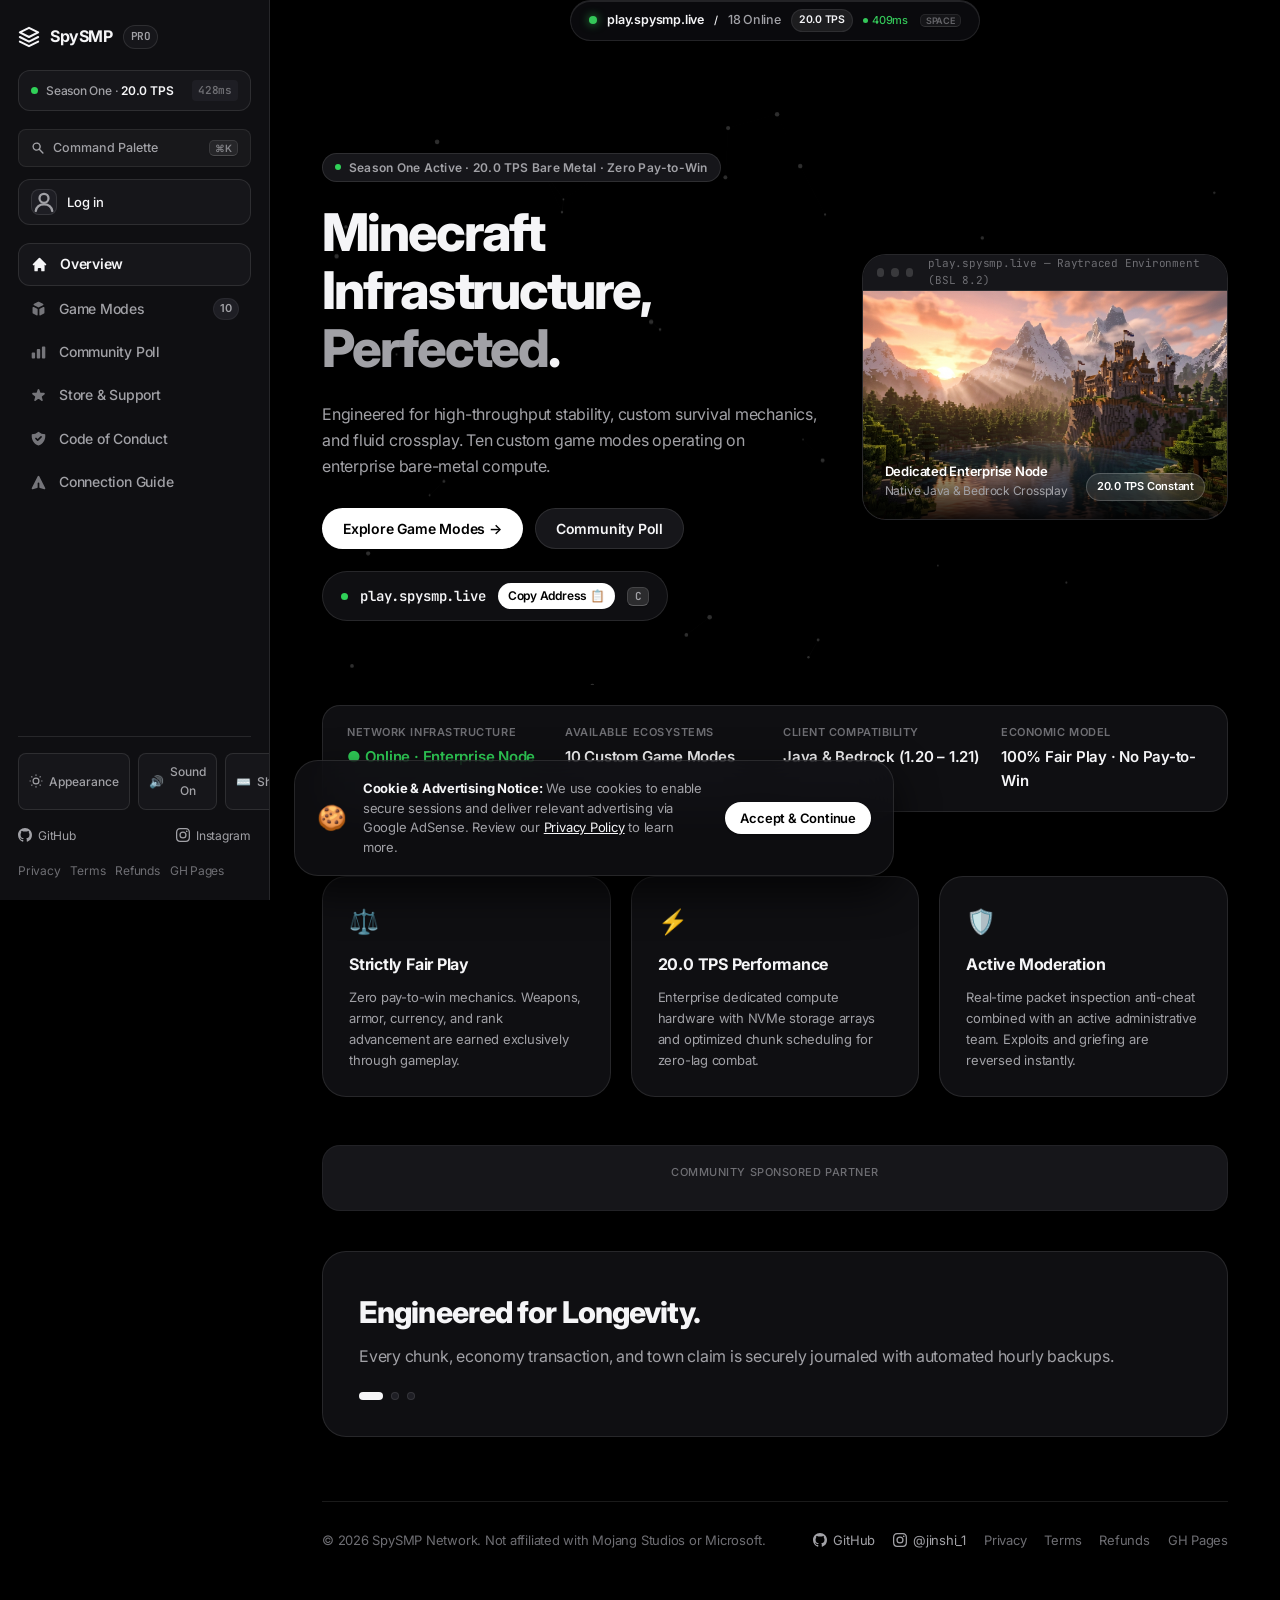
==== commit 4ab75fb1: "feat: Add Apple Spotlight Command Center (⌘K), Dynamic Island HUD, 3D tilt & audio feedback" ====
--- a/index.html
+++ b/index.html
@@ -22,7 +22,7 @@
 <link rel="preconnect" href="https://fonts.googleapis.com">
 <link rel="preconnect" href="https://fonts.gstatic.com" crossorigin>
 <link href="https://fonts.googleapis.com/css2?family=Inter:wght@400;500;600;700;800&family=JetBrains+Mono:wght@500;600;700&display=swap" rel="stylesheet">
-<link rel="stylesheet" href="assets/style.css?v=11">
+<link rel="stylesheet" href="assets/style.css?v=12">
 </head>
 <body>
 
@@ -49,6 +49,13 @@
     </div>
     <span class="ping-tag" id="pingTag">measuring…</span>
   </div>
+
+  <!-- Command Center Quick Trigger -->
+  <button class="sb-cmd-btn" id="sbCmdBtn" type="button" aria-label="Open Command Center">
+    <svg width="14" height="14" viewBox="0 0 20 20" fill="currentColor"><path fill-rule="evenodd" d="M8 4a4 4 0 100 8 4 4 0 000-8zM2 8a6 6 0 1110.89 3.476l4.817 4.817a1 1 0 01-1.414 1.414l-4.816-4.816A6 6 0 012 8z" clip-rule="evenodd"/></svg>
+    <span>Command Palette</span>
+    <kbd class="kbd-tag">⌘K</kbd>
+  </button>
 
   <div class="sb-acct-wrap">
     <button class="sb-acct-btn" id="acctBtn" aria-label="Account" aria-haspopup="dialog">
@@ -94,6 +101,15 @@
         <svg width="14" height="14" viewBox="0 0 24 24" fill="none" stroke="currentColor" stroke-width="2"><circle cx="12" cy="12" r="5"></circle><line x1="12" y1="1" x2="12" y2="3"></line><line x1="12" y1="21" x2="12" y2="23"></line><line x1="4.22" y1="4.22" x2="5.64" y2="5.64"></line><line x1="18.36" y1="18.36" x2="19.78" y2="19.78"></line><line x1="1" y1="12" x2="3" y2="12"></line><line x1="21" y1="12" x2="23" y2="12"></line><line x1="4.22" y1="19.78" x2="5.64" y2="18.36"></line><line x1="18.36" y1="5.64" x2="19.78" y2="4.22"></line></svg>
         <span>Appearance</span>
       </button>
+      <button class="sb-ctrl-btn" id="soundToggleBtn" aria-label="Toggle UI Audio">
+        <span id="soundIcon">🔊</span>
+        <span id="soundLabel">Sound</span>
+      </button>
+      <button class="sb-ctrl-btn" id="shortcutsBtn" aria-label="Keyboard Shortcuts">
+        <span>⌨️</span>
+        <span>Shortcuts</span>
+        <kbd class="kbd-mini">?</kbd>
+      </button>
     </div>
 
     <div class="sb-social-links">
@@ -126,6 +142,9 @@
   </button>
   <a href="#home" class="tb-logo">SPYSMP</a>
   <div class="tb-right">
+    <button class="tb-icon-btn" id="tbCmdBtn" aria-label="Command palette">
+      <svg width="15" height="15" viewBox="0 0 20 20" fill="currentColor"><path fill-rule="evenodd" d="M8 4a4 4 0 100 8 4 4 0 000-8zM2 8a6 6 0 1110.89 3.476l4.817 4.817a1 1 0 01-1.414 1.414l-4.816-4.816A6 6 0 012 8z" clip-rule="evenodd"/></svg>
+    </button>
     <button class="tb-acct" id="tbAcctBtn" aria-label="Account">
       <span id="tbAcctAvatarWrap" class="tb-avatar-wrap">
         <svg width="14" height="14" viewBox="0 0 16 16" fill="none" stroke="currentColor" stroke-width="1.5"><circle cx="8" cy="5.5" r="3"/><path d="M2.5 14c.5-3 2.7-4.5 5.5-4.5s5 1.5 5.5 4.5" stroke-linecap="round"/></svg>
@@ -141,9 +160,25 @@
 <!-- ═══ MAIN CONTENT ═══ -->
 <main class="main">
 
+  <!-- ═══ DYNAMIC ISLAND (Apple Live Telemetry HUD) ═══ -->
+  <div class="di-container">
+    <div class="dynamic-island" id="dynamicIsland" role="button" tabindex="0" title="Click to view live server diagnostic HUD (or press Space)">
+      <div class="di-pill">
+        <span class="di-pulse"></span>
+        <span class="di-host">play.spysmp.live</span>
+        <span class="di-sep">/</span>
+        <span class="di-data" id="diPlayers">18 Online</span>
+        <span class="di-badge" id="diTps">20.0 TPS</span>
+        <span class="di-ping-wrap"><span class="di-ping-dot"></span><span id="diPing">22ms</span></span>
+        <kbd class="di-kbd">SPACE</kbd>
+      </div>
+    </div>
+  </div>
+
   <!-- ── 1. OVERVIEW (HOME) ── -->
   <section class="page" id="home">
     <div class="hero">
+      <canvas id="heroCanvas" class="hero-canvas"></canvas>
       <div class="hero-content">
         <div class="hero-eyebrow">
           <span class="dot"></span>
@@ -159,10 +194,11 @@
           <a href="#modes" class="btn btn-primary">Explore Game Modes →</a>
           <a href="#vote" class="btn btn-ghost">Community Poll</a>
         </div>
-        <div class="hero-ip-badge" id="quickCopyBtn" title="Click to copy server endpoint">
+        <div class="hero-ip-badge" id="quickCopyBtn" title="Click to copy server endpoint (or press C)">
           <span class="pulse-dot"></span>
           <span class="ip-text">play.spysmp.live</span>
-          <span class="copy-indicator">Copy Address 📋</span>
+          <span class="copy-indicator" id="copyIndicator">Copy Address 📋</span>
+          <kbd class="kbd-pill">C</kbd>
         </div>
       </div>
 
@@ -744,6 +780,9 @@
     <div id="authSigned" hidden>
       <div class="acct-header">
         <div id="acctAvatarModal" class="acct-avatar-lg"></div>
+        <div class="acct-skin-body-wrap" id="acctBodyWrap" title="Live Minecraft Skin Hologram">
+          <img id="acctBodyPreview" class="acct-body-preview" alt="Minecraft Skin Body" loading="lazy" src="https://mc-heads.net/body/steve/right">
+        </div>
         <div>
           <h3 id="acctName"></h3>
           <p id="acctBio" style="font-size:12px;color:var(--text-secondary);margin-bottom:6px;"></p>
@@ -885,11 +924,139 @@
 <!-- Toast -->
 <div class="toast" id="toast" role="status" aria-live="polite"></div>
 
+<!-- ═══ COMMAND CENTER PALETTE (⌘K / Ctrl+K) ═══ -->
+<dialog id="cmdkDlg" class="cmdk-dialog" aria-labelledby="cmdkTitle">
+  <div class="cmdk-box">
+    <div class="cmdk-header">
+      <svg class="cmdk-search-icon" viewBox="0 0 20 20" fill="currentColor"><path fill-rule="evenodd" d="M8 4a4 4 0 100 8 4 4 0 000-8zM2 8a6 6 0 1110.89 3.476l4.817 4.817a1 1 0 01-1.414 1.414l-4.816-4.816A6 6 0 012 8z" clip-rule="evenodd"/></svg>
+      <input type="text" id="cmdkInput" class="cmdk-input" placeholder="Type a command or search... (Esc to exit)" autocomplete="off" spellcheck="false" aria-label="Command search input">
+      <button class="cmdk-esc-btn" id="cmdkCloseBtn" type="button" aria-label="Close palette">ESC</button>
+    </div>
+    <div class="cmdk-list" id="cmdkList" role="listbox">
+      <!-- Dynamic list of actions, commands & game modes populated by JS -->
+    </div>
+    <div class="cmdk-footer">
+      <div class="cmdk-foot-item"><kbd class="cmdk-k">↑</kbd><kbd class="cmdk-k">↓</kbd> <span>Navigate</span></div>
+      <div class="cmdk-foot-item"><kbd class="cmdk-k">↵</kbd> <span>Select</span></div>
+      <div class="cmdk-foot-item"><kbd class="cmdk-k">ESC</kbd> <span>Dismiss</span></div>
+      <div class="cmdk-foot-right"><span>SpySMP Spotlight</span></div>
+    </div>
+  </div>
+</dialog>
+
+<!-- ═══ KEYBOARD SHORTCUTS CHEAT SHEET (?) ═══ -->
+<dialog id="shortcutsDlg" class="shortcuts-dialog" aria-labelledby="shortcutsTitle">
+  <div class="shortcuts-box">
+    <div class="shortcuts-header">
+      <div class="shortcuts-header-left">
+        <span class="shortcuts-icon">⌨️</span>
+        <h3 id="shortcutsTitle">Keyboard Navigation &amp; Shortcuts</h3>
+      </div>
+      <button class="shortcuts-x" id="shortcutsClose" type="button" aria-label="Close shortcuts">✕</button>
+    </div>
+    <div class="shortcuts-content">
+      <div class="sc-group">
+        <div class="sc-group-title">Global Shortcuts</div>
+        <div class="sc-row">
+          <span class="sc-name">Command Palette / Quick Actions</span>
+          <div class="sc-keys"><kbd>⌘</kbd> <kbd>K</kbd> <span class="sc-or">or</span> <kbd>/</kbd></div>
+        </div>
+        <div class="sc-row">
+          <span class="sc-name">Copy Server Address</span>
+          <div class="sc-keys"><kbd>C</kbd></div>
+        </div>
+        <div class="sc-row">
+          <span class="sc-name">Toggle Dark / Light Theme</span>
+          <div class="sc-keys"><kbd>T</kbd></div>
+        </div>
+        <div class="sc-row">
+          <span class="sc-name">Toggle Subtle Audio Haptics</span>
+          <div class="sc-keys"><kbd>M</kbd></div>
+        </div>
+        <div class="sc-row">
+          <span class="sc-name">Open Server Diagnostic Telemetry</span>
+          <div class="sc-keys"><kbd>Space</kbd></div>
+        </div>
+        <div class="sc-row">
+          <span class="sc-name">Show Keyboard Cheat Sheet</span>
+          <div class="sc-keys"><kbd>?</kbd></div>
+        </div>
+        <div class="sc-row">
+          <span class="sc-name">Dismiss Any Modal</span>
+          <div class="sc-keys"><kbd>Esc</kbd></div>
+        </div>
+      </div>
+      <div class="sc-group">
+        <div class="sc-group-title">Direct Section Navigation</div>
+        <div class="sc-grid-num">
+          <div class="sc-num-item"><kbd>1</kbd> <span>Overview</span></div>
+          <div class="sc-num-item"><kbd>2</kbd> <span>Game Modes</span></div>
+          <div class="sc-num-item"><kbd>3</kbd> <span>Community Poll</span></div>
+          <div class="sc-num-item"><kbd>4</kbd> <span>Store &amp; Ranks</span></div>
+          <div class="sc-num-item"><kbd>5</kbd> <span>Rules</span></div>
+          <div class="sc-num-item"><kbd>6</kbd> <span>Connection Guide</span></div>
+        </div>
+      </div>
+    </div>
+  </div>
+</dialog>
+
+<!-- ═══ LIVE TELEMETRY INSPECTOR MODAL ═══ -->
+<dialog id="telemetryDlg" class="telemetry-dialog" aria-labelledby="telemetryTitle">
+  <div class="telemetry-box">
+    <div class="telemetry-header">
+      <div class="telemetry-title-wrap">
+        <span class="pulse-dot"></span>
+        <h3 id="telemetryTitle">Live Infrastructure Telemetry</h3>
+      </div>
+      <button class="telemetry-x" id="telemetryClose" type="button" aria-label="Close telemetry">✕</button>
+    </div>
+    <div class="telemetry-body">
+      <div class="telem-grid">
+        <div class="telem-card">
+          <div class="telem-lbl">Java Edition Host</div>
+          <div class="telem-val" id="telemJavaHost">play.spysmp.live:25565</div>
+          <button class="btn btn-ghost btn-sm" id="telemCopyJava">Copy Java IP</button>
+        </div>
+        <div class="telem-card">
+          <div class="telem-lbl">Bedrock Edition Host</div>
+          <div class="telem-val" id="telemBedrockHost">play.spysmp.live:19132</div>
+          <button class="btn btn-ghost btn-sm" id="telemCopyBedrock">Copy Bedrock IP</button>
+        </div>
+        <div class="telem-card">
+          <div class="telem-lbl">Active Protocol</div>
+          <div class="telem-val" id="telemVersion">1.20 - 1.21.4 (Crossplay)</div>
+        </div>
+        <div class="telem-card">
+          <div class="telem-lbl">Tick Rate Stability</div>
+          <div class="telem-val text-emerald" id="telemTps">20.0 TPS (Constant)</div>
+        </div>
+        <div class="telem-card">
+          <div class="telem-lbl">Online Players</div>
+          <div class="telem-val" id="telemPlayers">18 / 200 Players</div>
+        </div>
+        <div class="telem-card">
+          <div class="telem-lbl">Server Node Software</div>
+          <div class="telem-val" id="telemSoftware">Purpur Enterprise Bare Metal</div>
+        </div>
+      </div>
+      <div class="telem-motd-box">
+        <div class="telem-lbl">Server Message of the Day (MOTD)</div>
+        <div class="telem-motd" id="telemMotd">SpySMP Network · Season One Flagship · Zero Pay-to-Win</div>
+      </div>
+    </div>
+  </div>
+</dialog>
+
 <!-- Mobile Quick Action Dock -->
 <nav class="mobile-dock" aria-label="Quick Actions">
   <button class="dock-btn" id="dockCopyIp" type="button" aria-label="Copy Server IP">
     <span class="dock-icon">📋</span>
     <span class="dock-label">Copy IP</span>
+  </button>
+  <button class="dock-btn" id="dockCmdk" type="button" aria-label="Command Center">
+    <span class="dock-icon">⌘K</span>
+    <span class="dock-label">Search</span>
   </button>
   <a href="#modes" class="dock-btn" onclick="closeSidebar()">
     <span class="dock-icon">⚔️</span>
@@ -905,6 +1072,6 @@
   </button>
 </nav>
 
-<script src="assets/app.js?v=11"></script>
+<script src="assets/app.js?v=12"></script>
 </body>
 </html>
--- a/assets/style.css
+++ b/assets/style.css
@@ -1962,3 +1962,659 @@
     width: 100%;
   }
 }
+
+
+/* ============================================================
+   APPLE LUXURY EXTENSIONS — SPOTLIGHT, DYNAMIC ISLAND, 3D HUD
+   ============================================================ */
+
+/* ── Keyboard Shortcut Keys (Apple Monochromatic Badges) ── */
+kbd {
+  display: inline-flex;
+  align-items: center;
+  justify-content: center;
+  padding: 2px 6px;
+  font-family: var(--font-mono);
+  font-size: 11px;
+  font-weight: 600;
+  line-height: 1;
+  color: var(--text-secondary);
+  background: rgba(255, 255, 255, 0.08);
+  border: 1px solid rgba(255, 255, 255, 0.12);
+  border-bottom-color: rgba(255, 255, 255, 0.22);
+  border-radius: 5px;
+  box-shadow: 0 1px 1px rgba(0, 0, 0, 0.2);
+  vertical-align: middle;
+}
+[data-theme="light"] kbd {
+  background: rgba(0, 0, 0, 0.06);
+  border: 1px solid rgba(0, 0, 0, 0.12);
+  border-bottom-color: rgba(0, 0, 0, 0.22);
+  color: #1d1d1f;
+}
+
+.kbd-tag {
+  margin-left: auto;
+  font-size: 10px;
+  padding: 2px 5px;
+  opacity: 0.8;
+}
+
+.kbd-mini {
+  font-size: 9px;
+  padding: 1px 4px;
+  margin-left: auto;
+}
+
+.kbd-pill {
+  font-size: 11px;
+  padding: 3px 7px;
+  border-radius: 6px;
+  background: rgba(255, 255, 255, 0.12);
+}
+
+/* ── Sidebar Command Palette Trigger Button ── */
+.sb-cmd-btn {
+  display: flex;
+  align-items: center;
+  gap: 8px;
+  width: 100%;
+  padding: 8px 12px;
+  margin-bottom: 12px;
+  background: rgba(255, 255, 255, 0.04);
+  border: 1px solid rgba(255, 255, 255, 0.08);
+  border-radius: 8px;
+  color: var(--text-secondary);
+  font-size: 12.5px;
+  font-weight: 500;
+  cursor: pointer;
+  transition: all 0.2s cubic-bezier(0.16, 1, 0.3, 1);
+}
+.sb-cmd-btn:hover {
+  background: rgba(255, 255, 255, 0.08);
+  border-color: rgba(255, 255, 255, 0.16);
+  color: var(--text-primary);
+  transform: translateY(-1px);
+}
+[data-theme="light"] .sb-cmd-btn {
+  background: rgba(0, 0, 0, 0.04);
+  border-color: rgba(0, 0, 0, 0.08);
+  color: #555;
+}
+[data-theme="light"] .sb-cmd-btn:hover {
+  background: rgba(0, 0, 0, 0.07);
+  border-color: rgba(0, 0, 0, 0.14);
+  color: #000;
+}
+
+.tb-icon-btn {
+  display: inline-flex;
+  align-items: center;
+  justify-content: center;
+  width: 32px;
+  height: 32px;
+  border-radius: 8px;
+  background: rgba(255, 255, 255, 0.06);
+  border: 1px solid rgba(255, 255, 255, 0.1);
+  color: var(--text-primary);
+  cursor: pointer;
+  transition: all 0.15s;
+}
+.tb-icon-btn:hover {
+  background: rgba(255, 255, 255, 0.12);
+}
+
+/* ── DYNAMIC ISLAND (Apple Live Telemetry HUD Capsule) ── */
+.di-container {
+  display: flex;
+  justify-content: center;
+  width: 100%;
+  margin-bottom: 20px;
+  position: relative;
+  z-index: 20;
+}
+
+.dynamic-island {
+  display: inline-flex;
+  align-items: center;
+  padding: 2px;
+  background: rgba(15, 15, 18, 0.72);
+  backdrop-filter: blur(24px) saturate(180%);
+  -webkit-backdrop-filter: blur(24px) saturate(180%);
+  border: 1px solid rgba(255, 255, 255, 0.1);
+  border-radius: 9999px;
+  box-shadow: 0 10px 30px rgba(0, 0, 0, 0.4), inset 0 1px 0 rgba(255, 255, 255, 0.1);
+  cursor: pointer;
+  outline: none;
+  transition: all 0.28s cubic-bezier(0.16, 1, 0.3, 1);
+  user-select: none;
+}
+[data-theme="light"] .dynamic-island {
+  background: rgba(255, 255, 255, 0.85);
+  border: 1px solid rgba(0, 0, 0, 0.1);
+  box-shadow: 0 10px 30px rgba(0, 0, 0, 0.08), inset 0 1px 0 rgba(255, 255, 255, 0.8);
+}
+
+.dynamic-island:hover {
+  transform: translateY(-2px) scale(1.015);
+  border-color: rgba(255, 255, 255, 0.22);
+  box-shadow: 0 14px 40px rgba(0, 0, 0, 0.5), inset 0 1px 0 rgba(255, 255, 255, 0.18);
+}
+.dynamic-island:active {
+  transform: scale(0.985);
+}
+
+.di-pill {
+  display: flex;
+  align-items: center;
+  gap: 10px;
+  padding: 6px 16px;
+  font-size: 12.5px;
+  font-weight: 500;
+  color: var(--text-primary);
+}
+
+.di-pulse {
+  width: 8px;
+  height: 8px;
+  border-radius: 50%;
+  background: #34c759;
+  box-shadow: 0 0 10px rgba(52, 199, 89, 0.8);
+  animation: diRadar 2s infinite ease-in-out;
+}
+@keyframes diRadar {
+  0% { transform: scale(0.9); opacity: 0.8; }
+  50% { transform: scale(1.3); opacity: 1; }
+  100% { transform: scale(0.9); opacity: 0.8; }
+}
+
+.di-host {
+  font-family: var(--font-mono);
+  font-weight: 600;
+  letter-spacing: -0.2px;
+}
+.di-sep {
+  color: var(--text-muted);
+  font-size: 11px;
+}
+.di-data {
+  color: var(--text-secondary);
+}
+.di-badge {
+  font-size: 10.5px;
+  font-weight: 600;
+  padding: 2px 7px;
+  background: rgba(255, 255, 255, 0.08);
+  border-radius: 9999px;
+  border: 1px solid rgba(255, 255, 255, 0.08);
+  color: var(--text-primary);
+}
+[data-theme="light"] .di-badge {
+  background: rgba(0, 0, 0, 0.06);
+  border-color: rgba(0, 0, 0, 0.08);
+  color: #1d1d1f;
+}
+
+.di-ping-wrap {
+  display: inline-flex;
+  align-items: center;
+  gap: 4px;
+  font-family: var(--font-mono);
+  font-size: 11px;
+  color: #34c759;
+}
+.di-ping-dot {
+  width: 5px;
+  height: 5px;
+  border-radius: 50%;
+  background: currentColor;
+}
+.di-kbd {
+  font-size: 9px;
+  padding: 1px 5px;
+  margin-left: 2px;
+  opacity: 0.6;
+}
+
+/* ── Interactive Ambient Particles Canvas ── */
+.hero {
+  position: relative;
+  overflow: hidden;
+}
+.hero-canvas {
+  position: absolute;
+  inset: 0;
+  width: 100%;
+  height: 100%;
+  pointer-events: none;
+  z-index: 0;
+  opacity: 0.45;
+}
+.hero-content, .hero-vis {
+  position: relative;
+  z-index: 1;
+}
+
+/* ── Linear / Vision Pro Cursor Spotlight & 3D Tilt ── */
+.feat-card, .mc-card, .rank-card, .stat, .telem-card {
+  position: relative;
+  overflow: hidden;
+  transform-style: preserve-3d;
+  transition: transform 0.18s cubic-bezier(0.16, 1, 0.3, 1), border-color 0.2s, box-shadow 0.2s;
+}
+.feat-card::before, .mc-card::before, .rank-card::before, .stat::before, .telem-card::before {
+  content: '';
+  position: absolute;
+  inset: 0;
+  border-radius: inherit;
+  background: radial-gradient(350px circle at var(--mouse-x, -999px) var(--mouse-y, -999px), rgba(255, 255, 255, 0.12), transparent 40%);
+  opacity: 0;
+  pointer-events: none;
+  transition: opacity 0.3s;
+  z-index: 2;
+}
+[data-theme="light"] .feat-card::before,
+[data-theme="light"] .mc-card::before,
+[data-theme="light"] .rank-card::before,
+[data-theme="light"] .stat::before,
+[data-theme="light"] .telem-card::before {
+  background: radial-gradient(350px circle at var(--mouse-x, -999px) var(--mouse-y, -999px), rgba(0, 0, 0, 0.06), transparent 40%);
+}
+
+.feat-card:hover::before, .mc-card:hover::before, .rank-card:hover::before, .stat:hover::before, .telem-card:hover::before {
+  opacity: 1;
+}
+
+/* ── 3D Minecraft Skin Hologram Card ── */
+.acct-skin-body-wrap {
+  display: flex;
+  align-items: center;
+  justify-content: center;
+  padding: 6px;
+  background: rgba(255, 255, 255, 0.03);
+  border: 1px solid rgba(255, 255, 255, 0.08);
+  border-radius: 12px;
+  cursor: pointer;
+  transition: transform 0.25s cubic-bezier(0.34, 1.56, 0.64, 1);
+}
+.acct-skin-body-wrap:hover {
+  transform: translateY(-2px) scale(1.04);
+  border-color: rgba(255, 255, 255, 0.2);
+}
+.acct-body-preview {
+  height: 80px;
+  width: auto;
+  image-rendering: pixelated;
+  filter: drop-shadow(0 6px 12px rgba(0, 0, 0, 0.5));
+  transition: transform 0.2s ease-out;
+}
+
+/* ── COMMAND CENTER DIALOG (Raycast / Linear Spotlight) ── */
+.cmdk-dialog {
+  border: none;
+  background: transparent;
+  padding: 0;
+  max-width: 620px;
+  width: calc(100% - 32px);
+  margin: 12vh auto auto;
+  outline: none;
+  z-index: 1000;
+}
+.cmdk-dialog::backdrop {
+  background: rgba(0, 0, 0, 0.65);
+  backdrop-filter: blur(16px);
+  -webkit-backdrop-filter: blur(16px);
+}
+.cmdk-box {
+  background: rgba(15, 15, 18, 0.88);
+  backdrop-filter: blur(32px) saturate(190%);
+  -webkit-backdrop-filter: blur(32px) saturate(190%);
+  border: 1px solid rgba(255, 255, 255, 0.14);
+  border-radius: 16px;
+  box-shadow: 0 24px 64px rgba(0, 0, 0, 0.7), 0 0 0 1px rgba(255, 255, 255, 0.06);
+  color: var(--text-primary);
+  overflow: hidden;
+  animation: cmdkZoom 0.2s cubic-bezier(0.16, 1, 0.3, 1);
+}
+[data-theme="light"] .cmdk-box {
+  background: rgba(255, 255, 255, 0.94);
+  border-color: rgba(0, 0, 0, 0.12);
+  box-shadow: 0 24px 64px rgba(0, 0, 0, 0.2);
+}
+@keyframes cmdkZoom {
+  from { opacity: 0; transform: scale(0.97) translateY(-8px); }
+  to { opacity: 1; transform: scale(1) translateY(0); }
+}
+
+.cmdk-header {
+  display: flex;
+  align-items: center;
+  gap: 12px;
+  padding: 14px 18px;
+  border-bottom: 1px solid rgba(255, 255, 255, 0.08);
+}
+[data-theme="light"] .cmdk-header {
+  border-bottom-color: rgba(0, 0, 0, 0.08);
+}
+.cmdk-search-icon {
+  width: 18px;
+  height: 18px;
+  color: var(--text-muted);
+  flex-shrink: 0;
+}
+.cmdk-input {
+  flex: 1;
+  background: transparent;
+  border: none;
+  outline: none;
+  font-size: 15px;
+  color: var(--text-primary);
+  font-family: inherit;
+}
+.cmdk-input::placeholder {
+  color: var(--text-muted);
+}
+.cmdk-esc-btn {
+  font-family: var(--font-mono);
+  font-size: 10px;
+  padding: 3px 6px;
+  border-radius: 5px;
+  background: rgba(255, 255, 255, 0.06);
+  border: 1px solid rgba(255, 255, 255, 0.1);
+  color: var(--text-secondary);
+  cursor: pointer;
+}
+
+.cmdk-list {
+  max-height: 380px;
+  overflow-y: auto;
+  padding: 8px;
+}
+.cmdk-list::-webkit-scrollbar {
+  width: 5px;
+}
+.cmdk-list::-webkit-scrollbar-thumb {
+  background: rgba(255, 255, 255, 0.15);
+  border-radius: 4px;
+}
+
+.cmdk-group {
+  margin-bottom: 8px;
+}
+.cmdk-group-title {
+  padding: 6px 10px 4px;
+  font-size: 10.5px;
+  font-weight: 700;
+  letter-spacing: 0.8px;
+  text-transform: uppercase;
+  color: var(--text-muted);
+}
+
+.cmdk-item {
+  display: flex;
+  align-items: center;
+  gap: 10px;
+  padding: 9px 12px;
+  border-radius: 9px;
+  font-size: 13.5px;
+  color: var(--text-secondary);
+  cursor: pointer;
+  user-select: none;
+  transition: all 0.12s ease;
+}
+.cmdk-item.selected, .cmdk-item:hover {
+  background: rgba(255, 255, 255, 0.08);
+  color: var(--text-primary);
+}
+[data-theme="light"] .cmdk-item.selected,
+[data-theme="light"] .cmdk-item:hover {
+  background: rgba(0, 0, 0, 0.06);
+  color: #000;
+}
+.cmdk-item-icon {
+  font-size: 15px;
+  width: 20px;
+  display: flex;
+  justify-content: center;
+  flex-shrink: 0;
+}
+.cmdk-item-label {
+  flex: 1;
+  font-weight: 500;
+}
+.cmdk-item-sub {
+  font-size: 11px;
+  color: var(--text-muted);
+  margin-left: 6px;
+}
+.cmdk-item-badge {
+  font-family: var(--font-mono);
+  font-size: 10px;
+  padding: 2px 5px;
+  border-radius: 4px;
+  background: rgba(255, 255, 255, 0.06);
+  color: var(--text-muted);
+}
+
+.cmdk-footer {
+  display: flex;
+  align-items: center;
+  gap: 14px;
+  padding: 10px 16px;
+  border-top: 1px solid rgba(255, 255, 255, 0.06);
+  background: rgba(0, 0, 0, 0.2);
+  font-size: 11px;
+  color: var(--text-muted);
+}
+[data-theme="light"] .cmdk-footer {
+  border-top-color: rgba(0, 0, 0, 0.06);
+  background: rgba(0, 0, 0, 0.02);
+}
+.cmdk-foot-item {
+  display: flex;
+  align-items: center;
+  gap: 4px;
+}
+.cmdk-k {
+  font-size: 10px;
+  padding: 1px 4px;
+}
+.cmdk-foot-right {
+  margin-left: auto;
+  font-size: 10px;
+  opacity: 0.7;
+}
+
+/* ── KEYBOARD SHORTCUTS DIALOG ── */
+.shortcuts-dialog {
+  border: none;
+  background: transparent;
+  padding: 0;
+  max-width: 540px;
+  width: calc(100% - 32px);
+  margin: auto;
+  outline: none;
+  z-index: 1000;
+}
+.shortcuts-dialog::backdrop {
+  background: rgba(0, 0, 0, 0.65);
+  backdrop-filter: blur(14px);
+}
+.shortcuts-box {
+  background: rgba(18, 18, 22, 0.95);
+  backdrop-filter: blur(28px);
+  border: 1px solid rgba(255, 255, 255, 0.12);
+  border-radius: 18px;
+  box-shadow: 0 20px 60px rgba(0, 0, 0, 0.6);
+  color: var(--text-primary);
+  padding: 22px;
+}
+[data-theme="light"] .shortcuts-box {
+  background: rgba(255, 255, 255, 0.96);
+  border-color: rgba(0, 0, 0, 0.12);
+  box-shadow: 0 20px 60px rgba(0, 0, 0, 0.15);
+}
+.shortcuts-header {
+  display: flex;
+  align-items: center;
+  justify-content: space-between;
+  margin-bottom: 18px;
+  padding-bottom: 12px;
+  border-bottom: 1px solid rgba(255, 255, 255, 0.08);
+}
+.shortcuts-header-left {
+  display: flex;
+  align-items: center;
+  gap: 8px;
+}
+.shortcuts-header-left h3 {
+  font-size: 16px;
+  font-weight: 600;
+}
+.shortcuts-x {
+  background: transparent;
+  border: none;
+  color: var(--text-secondary);
+  font-size: 15px;
+  cursor: pointer;
+}
+.sc-group {
+  margin-bottom: 16px;
+}
+.sc-group-title {
+  font-size: 11px;
+  font-weight: 700;
+  text-transform: uppercase;
+  letter-spacing: 0.8px;
+  color: var(--text-muted);
+  margin-bottom: 8px;
+}
+.sc-row {
+  display: flex;
+  align-items: center;
+  justify-content: space-between;
+  padding: 7px 0;
+  font-size: 13px;
+  border-bottom: 1px solid rgba(255, 255, 255, 0.04);
+}
+.sc-keys {
+  display: flex;
+  align-items: center;
+  gap: 4px;
+}
+.sc-or {
+  font-size: 11px;
+  color: var(--text-muted);
+  margin: 0 2px;
+}
+.sc-grid-num {
+  display: grid;
+  grid-template-columns: repeat(2, 1fr);
+  gap: 8px;
+}
+.sc-num-item {
+  display: flex;
+  align-items: center;
+  gap: 8px;
+  font-size: 12.5px;
+  color: var(--text-secondary);
+}
+
+/* ── LIVE TELEMETRY INSPECTOR MODAL ── */
+.telemetry-dialog {
+  border: none;
+  background: transparent;
+  padding: 0;
+  max-width: 600px;
+  width: calc(100% - 32px);
+  margin: auto;
+  outline: none;
+  z-index: 1000;
+}
+.telemetry-dialog::backdrop {
+  background: rgba(0, 0, 0, 0.65);
+  backdrop-filter: blur(14px);
+}
+.telemetry-box {
+  background: rgba(18, 18, 22, 0.95);
+  backdrop-filter: blur(28px);
+  border: 1px solid rgba(255, 255, 255, 0.12);
+  border-radius: 18px;
+  box-shadow: 0 20px 60px rgba(0, 0, 0, 0.6);
+  color: var(--text-primary);
+  padding: 24px;
+}
+[data-theme="light"] .telemetry-box {
+  background: rgba(255, 255, 255, 0.96);
+  border-color: rgba(0, 0, 0, 0.12);
+}
+.telemetry-header {
+  display: flex;
+  align-items: center;
+  justify-content: space-between;
+  margin-bottom: 20px;
+  padding-bottom: 12px;
+  border-bottom: 1px solid rgba(255, 255, 255, 0.08);
+}
+.telemetry-title-wrap {
+  display: flex;
+  align-items: center;
+  gap: 8px;
+}
+.telemetry-title-wrap h3 {
+  font-size: 16px;
+  font-weight: 600;
+}
+.telemetry-x {
+  background: transparent;
+  border: none;
+  color: var(--text-secondary);
+  font-size: 16px;
+  cursor: pointer;
+}
+.telem-grid {
+  display: grid;
+  grid-template-columns: repeat(2, 1fr);
+  gap: 12px;
+  margin-bottom: 16px;
+}
+@media (max-width: 540px) {
+  .telem-grid {
+    grid-template-columns: 1fr;
+  }
+}
+.telem-card {
+  padding: 12px 14px;
+  background: rgba(255, 255, 255, 0.03);
+  border: 1px solid rgba(255, 255, 255, 0.08);
+  border-radius: 10px;
+  display: flex;
+  flex-direction: column;
+  gap: 4px;
+}
+.telem-lbl {
+  font-size: 11px;
+  font-weight: 600;
+  text-transform: uppercase;
+  letter-spacing: 0.5px;
+  color: var(--text-muted);
+}
+.telem-val {
+  font-family: var(--font-mono);
+  font-size: 13.5px;
+  font-weight: 600;
+  color: var(--text-primary);
+  margin-bottom: 4px;
+}
+.telem-motd-box {
+  padding: 12px 14px;
+  background: rgba(255, 255, 255, 0.03);
+  border: 1px solid rgba(255, 255, 255, 0.08);
+  border-radius: 10px;
+}
+.telem-motd {
+  font-family: var(--font-mono);
+  font-size: 13px;
+  color: #34c759;
+  margin-top: 4px;
+}
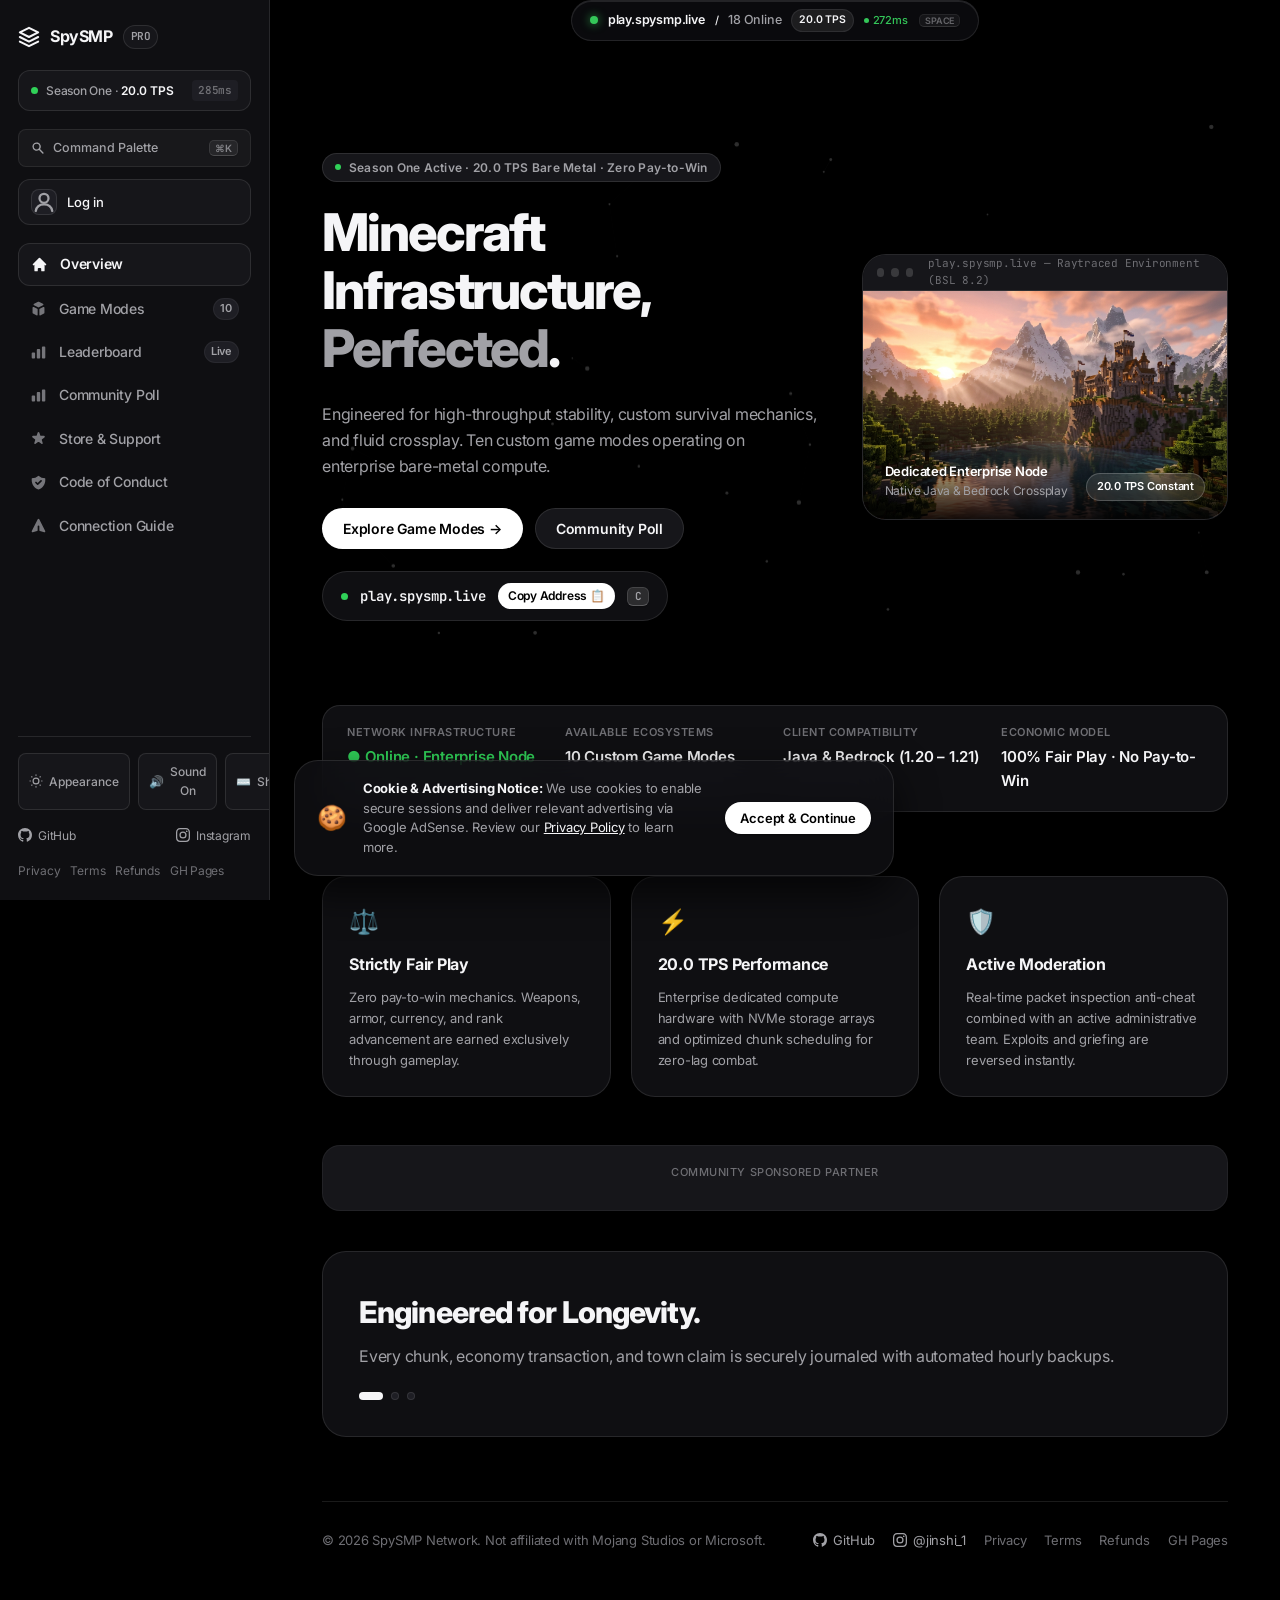
==== commit 5bc3e3b8: "Add real-time live economy leaderboard page and fix player count display" ====
--- a/index.html
+++ b/index.html
@@ -76,6 +76,11 @@
       <span>Game Modes</span>
       <span class="sb-badge">10</span>
     </a>
+    <a href="#leaderboard" class="sb-link" data-page="leaderboard" onclick="closeSidebar()">
+      <svg viewBox="0 0 20 20" fill="currentColor"><path d="M2 11a1 1 0 011-1h2a1 1 0 011 1v5a1 1 0 01-1 1H3a1 1 0 01-1-1v-5zM8 7a1 1 0 011-1h2a1 1 0 011 1v9a1 1 0 01-1 1H9a1 1 0 01-1-1V7zM14 4a1 1 0 011-1h2a1 1 0 011 1v12a1 1 0 01-1 1h-2a1 1 0 01-1-1V4z"/></svg>
+      <span>Leaderboard</span>
+      <span class="sb-badge">Live</span>
+    </a>
     <a href="#vote" class="sb-link" data-page="vote" onclick="closeSidebar()">
       <svg viewBox="0 0 20 20" fill="currentColor"><path d="M2 11a1 1 0 011-1h2a1 1 0 011 1v5a1 1 0 01-1 1H3a1 1 0 01-1-1v-5zM8 7a1 1 0 011-1h2a1 1 0 011 1v9a1 1 0 01-1 1H9a1 1 0 01-1-1V7zM14 4a1 1 0 011-1h2a1 1 0 011 1v12a1 1 0 01-1 1h-2a1 1 0 01-1-1V4z"/></svg>
       <span>Community Poll</span>
@@ -446,6 +451,39 @@
           <h3>Earth SMP</h3>
           <p>A true-to-life 1:1500 scale voxel recreation of Earth. Found historic nations, form international treaties, trade, and forge history.</p>
           <div class="mc-pills"><span class="pill">World Map</span><span class="pill">Nation Wars</span><span class="pill">Diplomacy</span></div>
+        </div>
+      </div>
+    </div>
+
+    <footer class="site-footer">
+      <div class="footer-inner">
+        <div class="footer-left">© 2026 SpySMP Network.</div>
+        <div class="footer-right">
+          <a href="privacy.html" class="footer-link">Privacy</a>
+          <a href="terms.html" class="footer-link">Terms</a>
+        </div>
+      </div>
+    </footer>
+  </section>
+
+  <!-- ── 2.5. LIVE LEADERBOARDS ── -->
+  <section class="page" id="leaderboard" style="display:none;">
+    <div class="sec-hdr">
+      <div class="eyebrow">Real-Time Economy</div>
+      <h2>Live Leaderboards &amp; Hall of Fame.</h2>
+      <p>Live player balances synchronized directly from the dedicated SMP server database.</p>
+    </div>
+
+    <div class="lb-container">
+      <div class="lb-card">
+        <div class="lb-header">
+          <div class="lb-col-rank">Rank</div>
+          <div class="lb-col-player">Player</div>
+          <div class="lb-col-bal">Balance</div>
+          <div class="lb-col-status">Status</div>
+        </div>
+        <div class="lb-list" id="leaderboardList">
+          <div class="lb-loading">Fetching live economy standings...</div>
         </div>
       </div>
     </div>
--- a/assets/style.css
+++ b/assets/style.css
@@ -2618,3 +2618,85 @@
   color: #34c759;
   margin-top: 4px;
 }
+
+/* ── Live Leaderboard ── */
+.lb-container {
+  max-width: 900px;
+  margin: 0 auto 60px;
+  padding: 0 20px;
+}
+.lb-card {
+  background: var(--card-bg, rgba(255, 255, 255, 0.03));
+  border: 1px solid var(--border, rgba(255, 255, 255, 0.08));
+  border-radius: 16px;
+  overflow: hidden;
+  box-shadow: 0 20px 40px rgba(0, 0, 0, 0.3);
+}
+.lb-header {
+  display: grid;
+  grid-template-columns: 90px 1fr 180px 110px;
+  padding: 16px 20px;
+  background: rgba(255, 255, 255, 0.02);
+  border-bottom: 1px solid var(--border, rgba(255, 255, 255, 0.08));
+  font-size: 0.8rem;
+  font-weight: 700;
+  text-transform: uppercase;
+  letter-spacing: 0.06em;
+  color: var(--text-dim, #888);
+}
+.lb-row {
+  display: grid;
+  grid-template-columns: 90px 1fr 180px 110px;
+  align-items: center;
+  padding: 14px 20px;
+  border-bottom: 1px solid var(--border-subtle, rgba(255, 255, 255, 0.04));
+  transition: background 0.15s ease;
+}
+.lb-row:hover {
+  background: rgba(255, 255, 255, 0.04);
+}
+.lb-row:last-child {
+  border-bottom: none;
+}
+.lb-col-rank {
+  font-weight: 800;
+  font-size: 0.95rem;
+  display: flex;
+  align-items: center;
+  gap: 6px;
+}
+.lb-col-player {
+  display: flex;
+  align-items: center;
+  gap: 12px;
+}
+.lb-avatar {
+  width: 28px;
+  height: 28px;
+  border-radius: 6px;
+  image-rendering: pixelated;
+}
+.lb-name {
+  font-weight: 600;
+  color: var(--text-primary, #fff);
+}
+.lb-col-bal {
+  font-weight: 700;
+  color: #10b981;
+}
+.lb-medal {
+  font-size: 1.1rem;
+}
+.lb-loading, .lb-empty {
+  padding: 30px;
+  text-align: center;
+  color: var(--text-dim, #888);
+}
+@media (max-width: 600px) {
+  .lb-header, .lb-row {
+    grid-template-columns: 60px 1fr 120px;
+  }
+  .lb-col-status {
+    display: none;
+  }
+}
